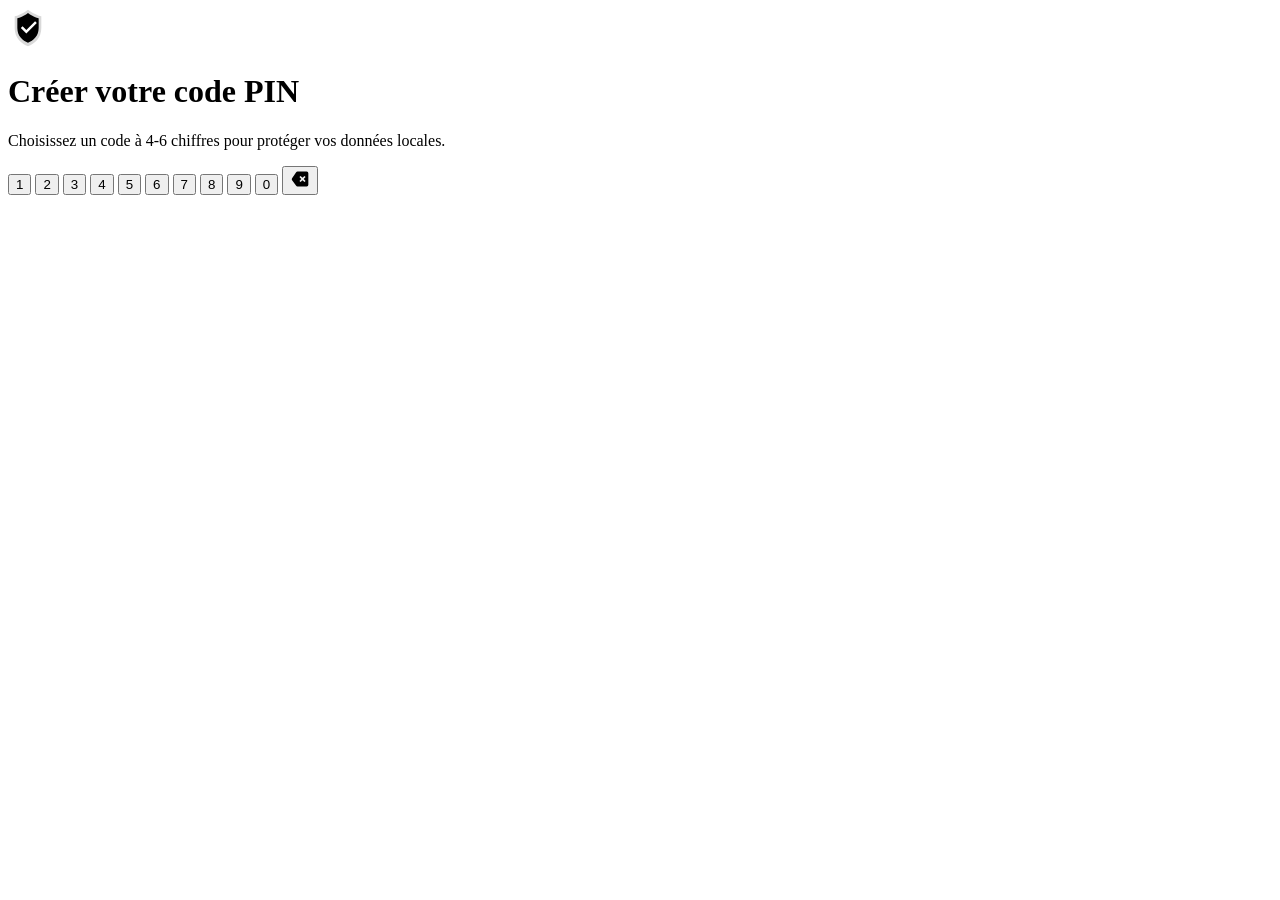
==== index.html @ 5b578c39 "feat: banniere annoncant la nouvelle version (Djignan Financial System) Ce depot (gratuit) continue " ====
<!DOCTYPE html>
<html lang="fr">
<head>
<meta charset="UTF-8">
<!-- CSP en defense-in-depth : aucune faille XSS connue (voir CLAUDE.md), mais si une venait à
     apparaître, ceci bloque le chargement de script distant/injecté. style-src garde
     'unsafe-inline' car le CSS de l'app repose largement sur des attributs style="" —
     refactoriser ça en classes CSS serait un chantier séparé, pas une urgence sécurité (XSS via
     CSS est un vecteur bien plus faible que via JS, déjà couvert par script-src). connect-src
     autorise open.er-api.com pour la récupération optionnelle de taux de change (voir wallets.js),
     et data: car backup.js reconstruit les justificatifs photo (receiptBlob) via fetch(dataUrl)
     à l'import — sans ça, restaurer une sauvegarde contenant au moins un justificatif échoue avec
     "Failed to fetch" (confirmé en le reproduisant : import/export local ET cloud étaient
     concernés, pas seulement Firebase). Domaines gstatic/googleapis/firebase* : sauvegarde cloud
     optionnelle via Google (voir firebase-sync.js) — chargés/appelés uniquement si l'utilisateur
     active cette fonctionnalité, jamais sur le chemin par défaut. frame-src accueille la fenêtre
     de connexion Google. frame-ancestors est volontairement absent : cette directive n'a aucun
     effet via <meta> (elle exige un en-tête HTTP, hors de portée d'un site 100% statique sur
     GitHub Pages). -->
<meta http-equiv="Content-Security-Policy" content="default-src 'self'; script-src 'self' https://www.gstatic.com https://apis.google.com https://www.googleapis.com; style-src 'self' 'unsafe-inline'; img-src 'self' blob: data:; font-src 'self'; connect-src 'self' data: https://open.er-api.com https://firestore.googleapis.com https://identitytoolkit.googleapis.com https://securetoken.googleapis.com https://*.firebaseio.com wss://*.firebaseio.com; frame-src https://*.firebaseapp.com https://accounts.google.com; worker-src 'self' blob:; object-src 'none'; base-uri 'self'; form-action 'self';">
<meta name="viewport" content="width=device-width, initial-scale=1, viewport-fit=cover">
<meta name="description" content="GeoFinance System — gestion complète de vos finances personnelles, 100% locale et hors-ligne.">
<meta name="theme-color" content="#0B1220" media="(prefers-color-scheme: dark)">
<meta name="theme-color" content="#F7F8FA" media="(prefers-color-scheme: light)">
<meta name="apple-mobile-web-app-capable" content="yes">
<meta name="apple-mobile-web-app-status-bar-style" content="black-translucent">
<meta name="apple-mobile-web-app-title" content="GeoFinance">
<title>GeoFinance System</title>
<link rel="manifest" href="manifest.json">
<link rel="icon" href="icons/icon.svg" type="image/svg+xml">
<link rel="apple-touch-icon" href="icons/icon-192.png">
<link rel="stylesheet" href="css/styles.css">
</head>
<body data-theme="auto" data-privacy="visible">

<!-- ============================================================ -->
<!-- LOCK SCREEN : setup PIN (1er lancement) / déverrouillage      -->
<!-- ============================================================ -->
<!-- Choix de la langue : affiché une seule fois, avant même l'écran de création du code PIN, sur
     une toute première installation uniquement (voir showLanguageChoiceScreen(), app.js). Les
     libellés ne sont volontairement pas passés par data-i18n : chaque langue s'auto-désigne dans
     sa propre écriture, aucune traduction n'a de sens ici. -->
<div id="language-screen" class="lock-screen" hidden>
  <div class="lock-card">
    <div class="lock-logo" aria-hidden="true">
      <svg viewBox="0 0 48 48" width="40" height="40"><path fill="currentColor" d="M24 2c8 6 16 8 16 8v14c0 12-8 19-16 22C16 43 8 36 8 24V10s8-2 16-8Z" opacity=".15"/><path fill="currentColor" d="M24 6c6.4 4.8 12.8 6.4 12.8 6.4V24c0 9.6-6.4 15.2-12.8 17.6C17.6 39.2 11.2 33.6 11.2 24V12.4S17.6 10.8 24 6Z"/><path fill="#fff" d="M22 26.5l-4.5-4.5-2.1 2.1L22 30.7l12.6-12.6-2.1-2.1z"/></svg>
    </div>
    <h1 class="lock-title">Choisissez votre langue / Choose your language</h1>
    <div style="display:flex;flex-direction:column;gap:10px;width:100%;max-width:280px;margin-top:18px;">
      <button type="button" class="btn btn-primary btn-block" id="language-choice-fr">Français</button>
      <button type="button" class="btn btn-primary btn-block" id="language-choice-en">English</button>
    </div>
  </div>
</div>

<div id="lock-screen" class="lock-screen" data-mode="setup">
  <div class="lock-card">
    <div class="lock-logo" aria-hidden="true">
      <svg viewBox="0 0 48 48" width="40" height="40"><path fill="currentColor" d="M24 2c8 6 16 8 16 8v14c0 12-8 19-16 22C16 43 8 36 8 24V10s8-2 16-8Z" opacity=".15"/><path fill="currentColor" d="M24 6c6.4 4.8 12.8 6.4 12.8 6.4V24c0 9.6-6.4 15.2-12.8 17.6C17.6 39.2 11.2 33.6 11.2 24V12.4S17.6 10.8 24 6Z"/><path fill="#fff" d="M22 26.5l-4.5-4.5-2.1 2.1L22 30.7l12.6-12.6-2.1-2.1z"/></svg>
    </div>
    <h1 id="lock-title" class="lock-title" data-i18n="Créer votre code PIN">Créer votre code PIN</h1>
    <p id="lock-subtitle" class="lock-subtitle" data-i18n="Choisissez un code à 4-6 chiffres pour protéger vos données locales.">Choisissez un code à 4-6 chiffres pour protéger vos données locales.</p>

    <div id="pin-dots" class="pin-dots" role="status" aria-live="polite">
      <span class="pin-dot" data-i="0"></span>
      <span class="pin-dot" data-i="1"></span>
      <span class="pin-dot" data-i="2"></span>
      <span class="pin-dot" data-i="3"></span>
      <span class="pin-dot" data-i="4"></span>
      <span class="pin-dot" data-i="5"></span>
    </div>

    <p id="lock-error" class="lock-error" aria-live="assertive" hidden></p>

    <div id="pin-keypad" class="pin-keypad">
      <button type="button" class="pin-key" data-key="1">1</button>
      <button type="button" class="pin-key" data-key="2">2</button>
      <button type="button" class="pin-key" data-key="3">3</button>
      <button type="button" class="pin-key" data-key="4">4</button>
      <button type="button" class="pin-key" data-key="5">5</button>
      <button type="button" class="pin-key" data-key="6">6</button>
      <button type="button" class="pin-key" data-key="7">7</button>
      <button type="button" class="pin-key" data-key="8">8</button>
      <button type="button" class="pin-key" data-key="9">9</button>
      <button type="button" id="pin-biometric" class="pin-key pin-key-ghost" aria-label="Déverrouillage biométrique" data-i18n-aria-label="Déverrouillage biométrique" hidden>
        <svg viewBox="0 0 24 24" width="22" height="22"><path fill="currentColor" d="M12 2a7 7 0 0 0-7 7v2c0 3.5 1.5 6.5 4 8.5l1.3-1.5C8.3 16.3 7 13.9 7 11V9a5 5 0 0 1 10 0v2c0 1-.1 2-.4 2.9l1.9.6c.3-1.1.5-2.3.5-3.5V9a7 7 0 0 0-7-7Zm0 4a3 3 0 0 0-3 3v2c0 3 1.3 5.6 3.5 7.4l1.3-1.5C12 15.5 11 13.4 11 11V9a1 1 0 1 1 2 0v2c0 3 1.2 5.7 3.4 7.6l1.3-1.5C16 15.6 15 13.4 15 11V9a3 3 0 0 0-3-3Z"/></svg>
      </button>
      <button type="button" class="pin-key" data-key="0">0</button>
      <button type="button" id="pin-backspace" class="pin-key pin-key-ghost" aria-label="Effacer" data-i18n-aria-label="Effacer">
        <svg viewBox="0 0 24 24" width="20" height="20"><path fill="currentColor" d="M9 3a2 2 0 0 0-1.6.8L2.5 11a2 2 0 0 0 0 2.4l4.9 6.6A2 2 0 0 0 9 21h11a2 2 0 0 0 2-2V5a2 2 0 0 0-2-2H9Zm3.7 5.3L15 10.6l2.3-2.3 1.4 1.4L16.4 12l2.3 2.3-1.4 1.4L15 13.4l-2.3 2.3-1.4-1.4L13.6 12l-2.3-2.3 1.4-1.4Z"/></svg>
      </button>
    </div>
  </div>
</div>

<!-- ============================================================ -->
<!-- APPLICATION SHELL                                             -->
<!-- ============================================================ -->
<div id="app" class="app" hidden>

  <!-- Sidebar (desktop) -->
  <aside class="sidebar">
    <div class="sidebar-brand">
      <svg viewBox="0 0 48 48" width="28" height="28" aria-hidden="true"><path fill="currentColor" d="M24 6c6.4 4.8 12.8 6.4 12.8 6.4V24c0 9.6-6.4 15.2-12.8 17.6C17.6 39.2 11.2 33.6 11.2 24V12.4S17.6 10.8 24 6Z"/><path fill="#fff" d="M22 26.5l-4.5-4.5-2.1 2.1L22 30.7l12.6-12.6-2.1-2.1z"/></svg>
      <span>GeoFinance</span>
    </div>

    <nav class="sidebar-nav" aria-label="Navigation principale">
      <button class="nav-item is-active" data-view-target="dashboard">
        <svg viewBox="0 0 24 24" width="20" height="20"><path fill="currentColor" d="M3 13h8V3H3v10Zm0 8h8v-6H3v6Zm10 0h8V11h-8v10Zm0-18v6h8V3h-8Z"/></svg>
        <span data-i18n="Tableau de bord">Tableau de bord</span>
      </button>
      <button class="nav-item" data-view-target="wallets">
        <svg viewBox="0 0 24 24" width="20" height="20"><path fill="currentColor" d="M20 6H4a2 2 0 0 0-2 2v8a2 2 0 0 0 2 2h16a2 2 0 0 0 2-2V8a2 2 0 0 0-2-2Zm-1 8h-3a2 2 0 1 1 0-4h3v4Z"/></svg>
        <span data-i18n="Portefeuilles">Portefeuilles</span>
      </button>
      <button class="nav-item" data-view-target="transactions">
        <svg viewBox="0 0 24 24" width="20" height="20"><path fill="currentColor" d="M7 7h11l-2.5-2.5 1.4-1.4L21.8 7l-4.9 3.9-1.4-1.4L18 7H7V7Zm10 10H6l2.5 2.5-1.4 1.4L2.2 17l4.9-3.9 1.4 1.4L6 17h11Z"/></svg>
        <span data-i18n="Transactions">Transactions</span>
      </button>
      <button class="nav-item" data-view-target="budgets">
        <svg viewBox="0 0 24 24" width="20" height="20"><path fill="currentColor" d="M3 3h18v4H3V3Zm0 6h12v4H3V9Zm0 6h18v6H3v-6Z"/></svg>
        <span data-i18n="Budgets">Budgets</span>
      </button>
      <button class="nav-item" data-view-target="savings">
        <svg viewBox="0 0 24 24" width="20" height="20"><path fill="currentColor" d="M12 2c-4 3-9 3.5-9 3.5V12c0 6 4 9.5 9 10.5 5-1 9-4.5 9-10.5V5.5S16 5 12 2Z"/></svg>
        <span data-i18n="Épargne">Épargne</span>
      </button>
      <button class="nav-item" data-view-target="investments">
        <svg viewBox="0 0 24 24" width="20" height="20"><path fill="currentColor" d="M3 17l6-6 4 4 8-8 1.4 1.4L14 17.8l-4-4-5 5z"/></svg>
        <span data-i18n="Investissements">Investissements</span>
      </button>
      <button class="nav-item" data-view-target="debts">
        <svg viewBox="0 0 24 24" width="20" height="20"><path fill="currentColor" d="M12 1 3 5v6c0 5.5 3.8 10.7 9 12 5.2-1.3 9-6.5 9-12V5l-9-4Zm0 10.9h6C17.5 16.1 15.2 19 12 20V12H6V6.3l6-2.7v8.3Z"/></svg>
        <span data-i18n="Dettes &amp; créances">Dettes &amp; créances</span>
      </button>
      <button class="nav-item" data-view-target="tools">
        <svg viewBox="0 0 24 24" width="20" height="20"><path fill="currentColor" d="M22.7 19 13.6 9.9c1-2.4.5-5.3-1.5-7.3-2.1-2.1-5.2-2.5-7.7-1.3L9 6 6 9 1.3 4.4C0 6.9.5 10 2.6 12.1c2 2 4.9 2.5 7.3 1.5L19 22.7c.4.4 1 .4 1.4 0l2.3-2.3c.4-.4.4-1.1 0-1.4Z"/></svg>
        <span data-i18n="Outils">Outils</span>
      </button>
      <button class="nav-item" data-view-target="reports">
        <svg viewBox="0 0 24 24" width="20" height="20"><path fill="currentColor" d="M6 2h9l5 5v15H6V2Zm8 1.5V8h4.5L14 3.5ZM8 13h8v2H8v-2Zm0 4h8v2H8v-2Zm0-8h5v2H8V9Z"/></svg>
        <span data-i18n="Rapports">Rapports</span>
      </button>
      <button class="nav-item" data-view-target="shared">
        <svg viewBox="0 0 24 24" width="20" height="20"><path fill="currentColor" d="M16 11a4 4 0 1 0-3.999-4A4 4 0 0 0 16 11Zm-8 0a4 4 0 1 0-4-4 4 4 0 0 0 4 4Zm0 2c-2.7 0-8 1.3-8 4v3h9.5a5.5 5.5 0 0 1-.5-2.3c0-2 1.3-3.7 3.2-4.4A11 11 0 0 0 8 13Zm8 0c-.3 0-.6 0-1 .1A6 6 0 0 1 17 17.7c0 .8-.2 1.6-.5 2.3H24v-3c0-2.7-5.3-4-8-4Z"/></svg>
        <span data-i18n="Partage">Partage</span>
      </button>
      <button class="nav-item" data-view-target="keptAccounts" id="nav-kept-accounts" hidden>
        <svg viewBox="0 0 24 24" width="20" height="20"><path fill="currentColor" d="M12 12a5 5 0 1 0 0-10 5 5 0 0 0 0 10Zm0 2c-4.4 0-8 2.2-8 5v3h9.3a6.5 6.5 0 0 1-.3-2c0-2.8 1.6-5.2 4-6.4A15 15 0 0 0 12 14Zm7 0a4 4 0 1 0 0-8 4 4 0 0 0 0 8Zm0 2c-.4 0-.8 0-1.2.1a6.5 6.5 0 0 1 2.2 4.9c0 .7-.1 1.4-.3 2H24v-2c0-2.8-2.7-5-5-5Z"/></svg>
        <span data-i18n="Comptes gardés">Comptes gardés</span>
      </button>
    </nav>

    <div class="sidebar-footer">
      <button class="nav-item" data-view-target="settings">
        <svg viewBox="0 0 24 24" width="20" height="20"><path fill="currentColor" d="M19.4 13a7.6 7.6 0 0 0 0-2l2.1-1.6-2-3.5-2.5 1a7.7 7.7 0 0 0-1.7-1L15 3h-4l-.3 2.9a7.7 7.7 0 0 0-1.7 1l-2.5-1-2 3.5L6.6 11a7.6 7.6 0 0 0 0 2l-2.1 1.6 2 3.5 2.5-1c.5.4 1.1.8 1.7 1L11 21h4l.3-2.9c.6-.2 1.2-.6 1.7-1l2.5 1 2-3.5-2.1-1.6ZM13 15.5a3.5 3.5 0 1 1 0-7 3.5 3.5 0 0 1 0 7Z"/></svg>
        <span data-i18n="Paramètres">Paramètres</span>
      </button>
      <button id="lock-now-btn" class="nav-item">
        <svg viewBox="0 0 24 24" width="20" height="20"><path fill="currentColor" d="M12 1a5 5 0 0 0-5 5v3H6a2 2 0 0 0-2 2v10a2 2 0 0 0 2 2h12a2 2 0 0 0 2-2V11a2 2 0 0 0-2-2h-1V6a5 5 0 0 0-5-5Zm0 2a3 3 0 0 1 3 3v3H9V6a3 3 0 0 1 3-3Z"/></svg>
        <span data-i18n="Verrouiller">Verrouiller</span>
      </button>
      <div class="sidebar-credit">
        <span>Par Adtcheko 5T/</span>
        <a href="mailto:ronywest01@gmail.com" data-i18n="Contribuer / contact">Contribuer / contact</a>
      </div>
    </div>
  </aside>

  <div class="app-main">
    <!-- Top bar -->
    <header class="topbar">
      <h1 id="page-title" class="page-title" data-i18n="Tableau de bord">Tableau de bord</h1>
      <div class="topbar-actions">
        <button id="search-btn" class="icon-btn" aria-label="Rechercher" title="Rechercher (Ctrl+K)" data-i18n-aria-label="Rechercher" data-i18n-title="Rechercher (Ctrl+K)">
          <svg viewBox="0 0 24 24" width="20" height="20"><path fill="currentColor" d="M10 2a8 8 0 1 0 4.9 14.3l5.4 5.4 1.4-1.4-5.4-5.4A8 8 0 0 0 10 2Zm0 2a6 6 0 1 1 0 12 6 6 0 0 1 0-12Z"/></svg>
        </button>
        <button id="privacy-toggle" class="icon-btn" aria-label="Masquer les montants" aria-pressed="false" title="Masquer/afficher les montants" data-i18n-aria-label="Masquer les montants" data-i18n-title="Masquer/afficher les montants">
          <svg class="icon-eye-open" viewBox="0 0 24 24" width="20" height="20"><path fill="currentColor" d="M12 5c-7 0-11 7-11 7s4 7 11 7 11-7 11-7-4-7-11-7Zm0 11.5A4.5 4.5 0 1 1 12 7.5a4.5 4.5 0 0 1 0 9Zm0-7A2.5 2.5 0 1 0 12 14a2.5 2.5 0 0 0 0-4.5Z"/></svg>
          <svg class="icon-eye-closed" viewBox="0 0 24 24" width="20" height="20" hidden><path fill="currentColor" d="M2.8 2.8 1.4 4.2l3.2 3.2C2.7 9 1.4 10.8 1 12c0 0 4 7 11 7 2 0 3.8-.5 5.3-1.3l3 3 1.4-1.4L2.8 2.8ZM12 16.5c-.6 0-1.2-.1-1.7-.3l-6-6C5.8 8.1 8.5 7.5 12 7.5c1 0 1.9.1 2.7.4l1.7 1.7c.4.6.6 1.3.6 2.1 0 .4-.1.8-.2 1.2l1.5 1.5c.9-.8 1.6-1.7 2.1-2.4 0 0-.9-1.6-2.7-3.1l1.4-1.4C21.3 9.4 23 12 23 12s-4 7-11 7c-1.1 0-2.1-.2-3-.5l1.3-1.3c.5.2 1.1.3 1.7.3 2.5 0 4.5-2 4.5-4.5 0-.5-.1-1-.3-1.4l-2-2c-.7.5-1.2 1.4-1.2 2.4a2.5 2.5 0 0 0 2.5 2.5Z"/></svg>
        </button>
        <button id="theme-toggle" class="icon-btn" aria-label="Changer de thème" title="Mode sombre/clair" data-i18n-aria-label="Changer de thème" data-i18n-title="Mode sombre/clair">
          <svg viewBox="0 0 24 24" width="20" height="20"><path fill="currentColor" d="M12 3a9 9 0 1 0 9 9c0-.5 0-1-.1-1.5A7 7 0 0 1 12 3Z"/></svg>
        </button>
        <button id="quick-add-btn" class="btn btn-primary">
          <svg viewBox="0 0 24 24" width="18" height="18"><path fill="currentColor" d="M11 5h2v6h6v2h-6v6h-2v-6H5v-2h6V5Z"/></svg>
          <span data-i18n="Saisie express">Saisie express</span>
        </button>
      </div>
    </header>

    <div id="migration-banner" hidden class="demo-mode-banner"></div>
    <div id="demo-mode-banner" hidden class="demo-mode-banner"></div>

    <!-- Views -->
    <main id="view-root" class="view-root">

      <!-- DASHBOARD -->
      <section id="view-dashboard" class="view is-active" data-view="dashboard">
        <p id="dashboard-greeting" class="tx-sub" style="margin:-4px 0 14px;"></p>
        <div id="dashboard-alerts" class="alert-stack"></div>

        <div class="hero-grid">
          <div class="hero-card hero-card-budget">
            <div class="hero-card-label" data-i18n="Budget mensuel alloué">Budget mensuel alloué</div>
            <div class="hero-card-value">
              <span id="budget-month-value" class="amount" data-value="0">0&nbsp;€</span>
            </div>
            <div id="budget-month-trend" class="hero-card-trend">—</div>
            <div id="budget-unallocated-badge" class="hero-card-badge" hidden></div>
            <button type="button" class="hero-card-link" data-view-target="budgets" data-i18n="Voir le détail des budgets →">Voir le détail des budgets →</button>
          </div>

          <div class="hero-card hero-card-safe" id="panel-safe-to-spend-dash" hidden>
            <div class="hero-card-label" data-i18n="Reste à vivre">Reste à vivre</div>
            <div class="hero-card-value">
              <span id="dash-safe-to-spend-value" class="amount" data-value="0">0&nbsp;€</span>
            </div>
            <div id="dash-safe-to-spend-trend" class="hero-card-trend">—</div>
          </div>

          <div class="hero-card" id="panel-net-worth-dash" hidden>
            <div class="hero-card-label" data-i18n="Patrimoine net global">Patrimoine net global</div>
            <div class="hero-card-value">
              <span id="dash-net-worth-value" class="amount" data-value="0">0&nbsp;€</span>
            </div>
            <div id="dash-net-worth-trend" class="hero-card-trend">—</div>
          </div>

          <div class="hero-card hero-card-debts" id="panel-debts-balance-dash" hidden>
            <div class="hero-card-label" data-i18n="Créances &amp; dettes">Créances &amp; dettes</div>
            <div style="display:flex;justify-content:space-between;align-items:baseline;margin:10px 0 4px;">
              <span style="font-size:12.5px;opacity:.85;" data-i18n="Créances">Créances</span>
              <span id="dash-receivables-value" class="amount" data-value="0" style="font-size:19px;font-weight:800;">0&nbsp;€</span>
            </div>
            <div style="display:flex;justify-content:space-between;align-items:baseline;">
              <span style="font-size:12.5px;opacity:.85;" data-i18n="Dettes">Dettes</span>
              <span id="dash-debts-value" class="amount" data-value="0" style="font-size:19px;font-weight:800;">0&nbsp;€</span>
            </div>
            <div class="hero-card-trend" style="margin-top:8px;"><span data-i18n="Solde net :">Solde net :</span> <span id="dash-debts-net-value" class="amount" data-value="0">0&nbsp;€</span></div>
          </div>
        </div>

        <div class="summary-grid">
          <div class="summary-card">
            <div class="summary-card-label" data-i18n="Entrées (mois)">Entrées (mois)</div>
            <div class="summary-card-value amount pos" data-value="0">0&nbsp;€</div>
            <div class="summary-card-trend" id="summary-trend-income">—</div>
          </div>
          <div class="summary-card">
            <div class="summary-card-label" data-i18n="Sorties (mois)">Sorties (mois)</div>
            <div class="summary-card-value amount neg" data-value="0">0&nbsp;€</div>
            <div class="summary-card-trend" id="summary-trend-expenses">—</div>
          </div>
          <div class="summary-card">
            <div class="summary-card-label" data-i18n="Épargne nette">Épargne nette</div>
            <div class="summary-card-value amount" data-value="0">0&nbsp;€</div>
            <div class="summary-card-trend" id="summary-trend-netSavings">—</div>
          </div>
          <div class="summary-card">
            <div class="summary-card-label" data-i18n="Cash-flow">Cash-flow</div>
            <div class="summary-card-value amount" data-value="0">0&nbsp;€</div>
            <div class="summary-card-trend" id="summary-trend-cashFlow">—</div>
          </div>
        </div>

        <div class="dashboard-panels-grid" id="dashboard-panels-grid">
          <div class="panel" id="panel-watch-categories">
            <div class="panel-header">
              <h3 data-i18n="Catégories à surveiller">Catégories à surveiller</h3>
              <button class="link-btn" data-view-target="budgets" data-i18n="Voir tout">Voir tout</button>
            </div>
            <div id="dashboard-watch-categories"></div>
          </div>
          <div class="panel" id="panel-upcoming-bills">
            <div class="panel-header">
              <h3 data-i18n="Prochaines échéances">Prochaines échéances</h3>
              <button class="link-btn" data-view-target="budgets" data-i18n="Voir tout">Voir tout</button>
            </div>
            <div id="dashboard-upcoming-bills"></div>
          </div>
        </div>

        <div class="charts-grid" id="dashboard-charts-grid">
          <div class="chart-card">
            <h3 data-i18n="Dépenses par catégorie">Dépenses par catégorie</h3>
            <div class="chart-canvas-wrap"><canvas id="chart-expenses-category"></canvas></div>
          </div>
          <div class="chart-card chart-card-wide">
            <h3 data-i18n="Évolution de la valeur nette">Évolution de la valeur nette</h3>
            <div class="chart-canvas-wrap"><canvas id="chart-net-worth-trend"></canvas></div>
          </div>
          <div class="chart-card chart-card-wide">
            <h3 data-i18n="Budget vs réel">Budget vs réel</h3>
            <div class="chart-canvas-wrap"><canvas id="chart-budget-vs-actual"></canvas></div>
          </div>
          <div class="chart-card chart-card-wide">
            <div style="display:flex;align-items:center;justify-content:space-between;flex-wrap:wrap;gap:8px;margin-bottom:4px;">
              <h3 style="margin:0;" data-i18n="Variation mensuelle des dépenses">Variation mensuelle des dépenses</h3>
              <div style="display:flex;align-items:center;gap:6px;">
                <button type="button" class="icon-btn" id="dash-expenses-trend-prev-year" aria-label="Année précédente" data-i18n-aria-label="Année précédente">‹</button>
                <strong id="dash-expenses-trend-year-label" style="min-width:44px;text-align:center;display:inline-block;">—</strong>
                <button type="button" class="icon-btn" id="dash-expenses-trend-next-year" aria-label="Année suivante" data-i18n-aria-label="Année suivante">›</button>
                <select id="dash-expenses-trend-category"></select>
              </div>
            </div>
            <div class="chart-canvas-wrap"><canvas id="chart-expenses-trend"></canvas></div>
          </div>
          <div class="chart-card chart-card-wide">
            <div style="display:flex;align-items:center;justify-content:space-between;flex-wrap:wrap;gap:8px;margin-bottom:4px;">
              <h3 style="margin:0;" data-i18n="Variation mensuelle des entrées">Variation mensuelle des entrées</h3>
              <div style="display:flex;align-items:center;gap:6px;">
                <button type="button" class="icon-btn" id="dash-income-trend-prev-year" aria-label="Année précédente" data-i18n-aria-label="Année précédente">‹</button>
                <strong id="dash-income-trend-year-label" style="min-width:44px;text-align:center;display:inline-block;">—</strong>
                <button type="button" class="icon-btn" id="dash-income-trend-next-year" aria-label="Année suivante" data-i18n-aria-label="Année suivante">›</button>
                <select id="dash-income-trend-category"></select>
              </div>
            </div>
            <div class="chart-canvas-wrap"><canvas id="chart-income-trend"></canvas></div>
          </div>
        </div>

        <div class="panel" id="panel-recent-transactions">
          <div class="panel-header">
            <h3 data-i18n="Transactions récentes">Transactions récentes</h3>
            <button class="link-btn" data-view-target="transactions" data-i18n="Voir tout">Voir tout</button>
          </div>
          <div id="dashboard-recent-transactions" class="tx-list"></div>
        </div>
      </section>

      <!-- WALLETS -->
      <section id="view-wallets" class="view" data-view="wallets" hidden>
        <div class="hero-grid" style="margin-bottom:18px;">
          <div class="hero-card hero-card-safe" id="hero-safe-to-spend">
            <div class="hero-card-label" data-i18n="Reste à vivre">Reste à vivre</div>
            <div class="hero-card-value">
              <span id="safe-to-spend-value" class="amount" data-value="0">0&nbsp;€</span>
            </div>
            <div id="safe-to-spend-trend" class="hero-card-trend">—</div>
          </div>

          <div class="hero-card">
            <div class="hero-card-label" data-i18n="Patrimoine net global">Patrimoine net global</div>
            <div class="hero-card-value">
              <span id="net-worth-value" class="amount" data-value="0">0&nbsp;€</span>
            </div>
            <div id="net-worth-trend" class="hero-card-trend">—</div>
          </div>
        </div>

        <div class="chart-card" style="margin-bottom:18px;">
          <h3 data-i18n="Composition du patrimoine">Composition du patrimoine</h3>
          <div class="chart-canvas-wrap"><canvas id="chart-net-worth-composition"></canvas></div>
        </div>

        <div class="view-header">
          <h2 data-i18n="Portefeuilles">Portefeuilles</h2>
          <button id="wallet-add-btn" class="btn btn-primary" data-i18n="+ Nouveau portefeuille">+ Nouveau portefeuille</button>
        </div>
        <div id="wallets-grid" class="grid-cards"></div>
      </section>

      <!-- TRANSACTIONS -->
      <section id="view-transactions" class="view" data-view="transactions" hidden>
        <div class="view-header">
          <h2 data-i18n="Transactions">Transactions</h2>
          <div style="display:flex;gap:8px;">
            <button id="transaction-bulk-toggle-btn" class="btn btn-ghost" data-i18n="Sélection multiple">Sélection multiple</button>
            <button id="transaction-reconcile-btn" class="btn btn-ghost" data-i18n="Rapprochement">Rapprochement</button>
            <button id="transaction-add-btn" class="btn btn-primary" data-i18n="+ Nouvelle transaction">+ Nouvelle transaction</button>
          </div>
        </div>
        <div id="transactions-filters" class="filters-bar"></div>
        <div id="transactions-bulk-bar" hidden></div>
        <div id="transactions-list" class="tx-list"></div>
      </section>

      <!-- BUDGETS -->
      <section id="view-budgets" class="view" data-view="budgets" hidden>
        <div class="view-header">
          <h2 data-i18n="Budgets">Budgets</h2>
          <button id="budget-add-btn" class="btn btn-primary" data-i18n="+ Catégorie de budget">+ Catégorie de budget</button>
        </div>
        <div id="budgets-content"></div>
      </section>

      <!-- SAVINGS -->
      <section id="view-savings" class="view" data-view="savings" hidden>
        <div class="view-header">
          <h2 data-i18n="Épargne">Épargne</h2>
          <button id="savings-add-btn" class="btn btn-primary" data-i18n="+ Objectif d'épargne">+ Objectif d'épargne</button>
        </div>
        <div id="savings-content" class="grid-cards"></div>
      </section>

      <!-- INVESTMENTS -->
      <section id="view-investments" class="view" data-view="investments" hidden>
        <div class="view-header">
          <h2 data-i18n="Investissements">Investissements</h2>
          <button id="investment-add-btn" class="btn btn-primary" data-i18n="+ Investissement">+ Investissement</button>
        </div>
        <div id="investments-content"></div>
      </section>

      <!-- DEBTS -->
      <section id="view-debts" class="view" data-view="debts" hidden>
        <div class="view-header">
          <h2 data-i18n="Dettes &amp; créances">Dettes &amp; créances</h2>
          <button id="debt-add-btn" class="btn btn-primary" data-i18n="+ Dette / créance">+ Dette / créance</button>
        </div>
        <div id="debts-content"></div>
      </section>

      <!-- TOOLS -->
      <section id="view-tools" class="view" data-view="tools" hidden>
        <div class="view-header">
          <h2 data-i18n="Outils stratégiques">Outils stratégiques</h2>
        </div>
        <div id="tools-content" class="grid-cards"></div>
      </section>

      <!-- REPORTS -->
      <section id="view-reports" class="view" data-view="reports" hidden>
        <div class="view-header">
          <h2 data-i18n="Rapports">Rapports</h2>
        </div>
        <div id="reports-content"></div>
      </section>

      <!-- SHARED EXPENSES -->
      <section id="view-shared" class="view" data-view="shared" hidden>
        <div class="view-header">
          <h2 data-i18n="Partage de dépenses">Partage de dépenses</h2>
        </div>
        <div id="shared-content"></div>
      </section>

      <!-- KEPT ACCOUNTS -->
      <section id="view-keptAccounts" class="view" data-view="keptAccounts" hidden>
        <div class="view-header">
          <h2 data-i18n="Comptes gardés">Comptes gardés</h2>
          <button id="kept-account-add-btn" class="btn btn-primary" data-i18n="+ Nouveau compte">+ Nouveau compte</button>
        </div>
        <div id="kept-accounts-content"></div>
      </section>

      <!-- SETTINGS -->
      <section id="view-settings" class="view" data-view="settings" hidden>
        <div class="view-header">
          <h2 data-i18n="Paramètres">Paramètres</h2>
        </div>
        <div id="settings-content"></div>
      </section>

    </main>

    <!-- Bottom nav (mobile) -->
    <nav class="bottom-nav" aria-label="Navigation mobile">
      <button class="bottom-nav-item is-active" data-view-target="dashboard">
        <svg viewBox="0 0 24 24" width="22" height="22"><path fill="currentColor" d="M3 13h8V3H3v10Zm0 8h8v-6H3v6Zm10 0h8V11h-8v10Zm0-18v6h8V3h-8Z"/></svg>
        <span data-i18n="Accueil">Accueil</span>
      </button>
      <button class="bottom-nav-item" data-view-target="transactions">
        <svg viewBox="0 0 24 24" width="22" height="22"><path fill="currentColor" d="M7 7h11l-2.5-2.5 1.4-1.4L21.8 7l-4.9 3.9-1.4-1.4L18 7H7V7Zm10 10H6l2.5 2.5-1.4 1.4L2.2 17l4.9-3.9 1.4 1.4L6 17h11Z"/></svg>
        <span data-i18n="Transactions">Transactions</span>
      </button>
      <button id="bottom-nav-add" class="bottom-nav-fab" aria-label="Saisie express" data-i18n-aria-label="Saisie express">
        <svg viewBox="0 0 24 24" width="26" height="26"><path fill="currentColor" d="M11 5h2v6h6v2h-6v6h-2v-6H5v-2h6V5Z"/></svg>
      </button>
      <button class="bottom-nav-item" data-view-target="budgets">
        <svg viewBox="0 0 24 24" width="22" height="22"><path fill="currentColor" d="M3 3h18v4H3V3Zm0 6h12v4H3V9Zm0 6h18v6H3v-6Z"/></svg>
        <span data-i18n="Budgets">Budgets</span>
      </button>
      <button id="bottom-nav-more" class="bottom-nav-item">
        <svg viewBox="0 0 24 24" width="22" height="22"><path fill="currentColor" d="M5 10a2 2 0 1 0 0 4 2 2 0 0 0 0-4Zm7 0a2 2 0 1 0 0 4 2 2 0 0 0 0-4Zm7 0a2 2 0 1 0 0 4 2 2 0 0 0 0-4Z"/></svg>
        <span data-i18n="Plus">Plus</span>
      </button>
    </nav>
  </div>
</div>

<!-- ============================================================ -->
<!-- MODAL / TOAST ROOTS (peuplés dynamiquement par les modules)   -->
<!-- ============================================================ -->
<div id="modal-root" aria-live="polite"></div>
<div id="toast-container" class="toast-container" aria-live="polite"></div>

<!-- ============================================================ -->
<!-- TEMPLATES réutilisés par js/modules/*.js                      -->
<!-- ============================================================ -->
<template id="tpl-modal-quick-add">
  <div class="modal-backdrop" data-modal="quick-add">
    <div class="modal-card" role="dialog" aria-modal="true" aria-labelledby="qa-title">
      <div class="modal-header">
        <h3 id="qa-title" data-i18n="Saisie express">Saisie express</h3>
        <button class="icon-btn modal-close" aria-label="Fermer" data-i18n-aria-label="Fermer">
          <svg viewBox="0 0 24 24" width="18" height="18"><path fill="currentColor" d="M6.4 5 5 6.4 10.6 12 5 17.6 6.4 19 12 13.4 17.6 19 19 17.6 13.4 12 19 6.4 17.6 5 12 10.6Z"/></svg>
        </button>
      </div>
      <form id="quick-add-form" class="modal-body">
        <div class="segmented" data-field="type">
          <button type="button" class="segmented-btn is-active" data-value="expense" data-i18n="Dépense">Dépense</button>
          <button type="button" class="segmented-btn" data-value="income" data-i18n="Recette">Recette</button>
          <button type="button" class="segmented-btn" data-value="transfer" data-i18n="Transfert">Transfert</button>
        </div>
        <div class="form-row" data-field="amountRow">
          <label data-i18n="Montant">Montant</label>
          <input type="number" step="0.01" min="0" name="amount" required inputmode="decimal" placeholder="0.00">
        </div>
        <div class="form-row">
          <label data-i18n="Portefeuille">Portefeuille</label>
          <select name="walletId" required></select>
        </div>
        <div class="form-row" data-field="targetWalletRow" hidden>
          <label data-i18n="Vers le portefeuille">Vers le portefeuille</label>
          <select name="targetWalletId"></select>
        </div>
        <div class="form-row" data-field="categoryRow">
          <label data-i18n="Catégorie">Catégorie</label>
          <select name="categoryId" required></select>
        </div>
        <div class="form-row" data-field="splitToggleRow">
          <button type="button" id="qa-split-toggle" class="link-btn" style="font-size:13px;" data-i18n="Diviser en plusieurs catégories">Diviser en plusieurs catégories</button>
        </div>
        <div data-field="splitRows" hidden>
          <div id="qa-split-list"></div>
          <button type="button" id="qa-split-add" class="btn btn-ghost" style="margin:4px 0 10px;" data-i18n="+ Ajouter une catégorie">+ Ajouter une catégorie</button>
          <div id="qa-split-total" style="font-size:12.5px;color:var(--text-muted);margin-bottom:12px;" data-i18n="Total : 0.00">Total : 0.00</div>
        </div>
        <div class="form-row">
          <label data-i18n="Date">Date</label>
          <input type="date" name="date" required>
        </div>
        <div class="form-row">
          <label data-i18n="Note (optionnel)">Note (optionnel)</label>
          <input type="text" name="note" maxlength="140" placeholder="Ex: Courses supermarché" data-i18n-placeholder="Ex: Courses supermarché">
        </div>
        <div class="form-row">
          <label data-i18n="Étiquettes (optionnel, séparées par des virgules)">Étiquettes (optionnel, séparées par des virgules)</label>
          <input type="text" name="tags" maxlength="140" placeholder="Ex: pro, remboursable" data-i18n-placeholder="Ex: pro, remboursable">
        </div>
        <div class="form-row">
          <label data-i18n="Justificatif photo (optionnel)">Justificatif photo (optionnel)</label>
          <button type="button" id="qa-receipt-trigger" class="btn btn-ghost" data-i18n="Choisir un fichier">Choisir un fichier</button>
          <input type="file" id="qa-receipt-input" name="receipt" accept="image/*" capture="environment"
            style="position:absolute;width:1px;height:1px;padding:0;margin:-1px;overflow:hidden;clip:rect(0,0,0,0);white-space:nowrap;border:0;">
          <div id="qa-receipt-preview" style="margin-top:8px;" hidden>
            <img id="qa-receipt-preview-img" alt="Aperçu du justificatif" data-i18n-alt="Aperçu du justificatif" style="max-width:120px;max-height:120px;border-radius:8px;border:1px solid var(--border);display:block;">
            <div style="display:flex;gap:14px;align-items:center;margin-top:6px;">
              <button type="button" id="qa-receipt-scan" class="link-btn" style="font-size:12.5px;" data-i18n="Scanner le montant">Scanner le montant</button>
              <button type="button" id="qa-receipt-remove" class="link-btn" style="font-size:12.5px;" data-i18n="Retirer le justificatif">Retirer le justificatif</button>
            </div>
          </div>
        </div>
        <button type="submit" class="btn btn-primary btn-block" data-i18n="Enregistrer">Enregistrer</button>
      </form>
    </div>
  </div>
</template>

<template id="tpl-modal-backup-reminder">
  <div class="modal-backdrop" data-modal="backup-reminder">
    <div class="modal-card" role="dialog" aria-modal="true" aria-labelledby="backup-title">
      <div class="modal-header">
        <h3 id="backup-title" data-i18n="Sauvegarde hebdomadaire">Sauvegarde hebdomadaire</h3>
        <button class="icon-btn modal-close" aria-label="Fermer" data-i18n-aria-label="Fermer">
          <svg viewBox="0 0 24 24" width="18" height="18"><path fill="currentColor" d="M6.4 5 5 6.4 10.6 12 5 17.6 6.4 19 12 13.4 17.6 19 19 17.6 13.4 12 19 6.4 17.6 5 12 10.6Z"/></svg>
        </button>
      </div>
      <div class="modal-body">
        <p data-i18n="Cela fait une semaine depuis votre dernière sauvegarde. Voulez-vous exporter une copie chiffrée de vos données maintenant ?">Cela fait une semaine depuis votre dernière sauvegarde. Voulez-vous exporter une copie chiffrée de vos données maintenant ?</p>
        <div class="modal-actions">
          <button id="backup-later-btn" class="btn btn-ghost" data-i18n="Plus tard">Plus tard</button>
          <button id="backup-export-btn" class="btn btn-primary" data-i18n="Exporter maintenant">Exporter maintenant</button>
        </div>
      </div>
    </div>
  </div>
</template>

<!-- ============================================================ -->
<!-- SCRIPTS                                                       -->
<!-- ============================================================ -->
<script src="js/sw-register.js" defer></script>
<script src="vendor/chart.min.js" defer></script>
<script src="vendor/jspdf.umd.min.js" defer></script>
<script type="module" src="js/app.js"></script>
</body>
</html>
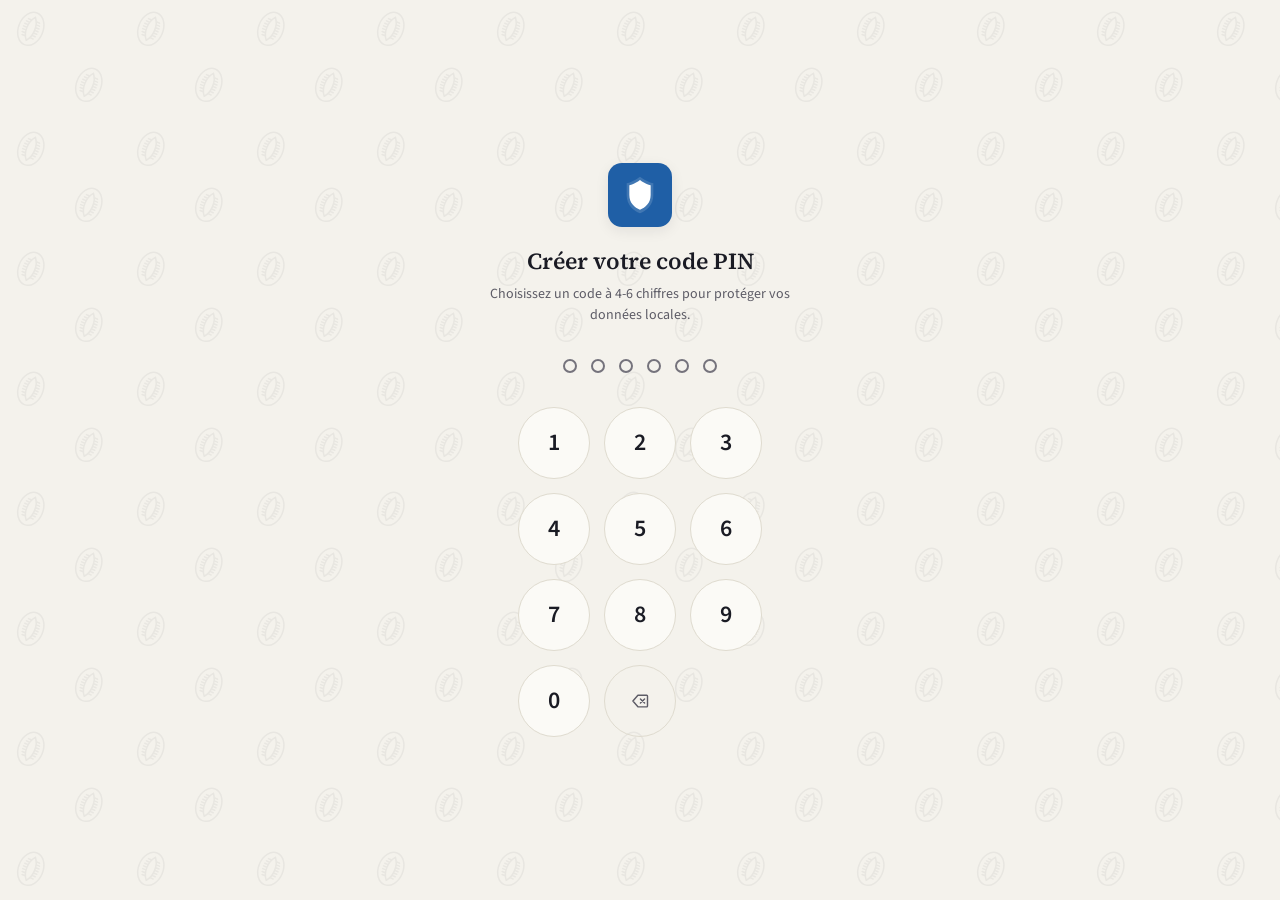
==== commit 1cf6c4b8: "Refonte visuelle : palette, graphiques, tableau de bord, Rapports, icônes, polices (porté depuis Dji" ====
--- a/index.html
+++ b/index.html
@@ -13,15 +13,19 @@
      "Failed to fetch" (confirmé en le reproduisant : import/export local ET cloud étaient
      concernés, pas seulement Firebase). Domaines gstatic/googleapis/firebase* : sauvegarde cloud
      optionnelle via Google (voir firebase-sync.js) — chargés/appelés uniquement si l'utilisateur
-     active cette fonctionnalité, jamais sur le chemin par défaut. frame-src accueille la fenêtre
-     de connexion Google. frame-ancestors est volontairement absent : cette directive n'a aucun
-     effet via <meta> (elle exige un en-tête HTTP, hors de portée d'un site 100% statique sur
-     GitHub Pages). -->
-<meta http-equiv="Content-Security-Policy" content="default-src 'self'; script-src 'self' https://www.gstatic.com https://apis.google.com https://www.googleapis.com; style-src 'self' 'unsafe-inline'; img-src 'self' blob: data:; font-src 'self'; connect-src 'self' data: https://open.er-api.com https://firestore.googleapis.com https://identitytoolkit.googleapis.com https://securetoken.googleapis.com https://*.firebaseio.com wss://*.firebaseio.com; frame-src https://*.firebaseapp.com https://accounts.google.com; worker-src 'self' blob:; object-src 'none'; base-uri 'self'; form-action 'self';">
+     active cette fonctionnalité, jamais sur le chemin par défaut. accounts.google.com dans
+     script-src/connect-src : Google Identity Services (accounts.google.com/gsi/client), remplace
+     depuis le 16 août le mécanisme signInWithPopup/signInWithRedirect de Firebase — celui-ci
+     dépendait d'un pont de stockage tiers entre ce site et l'authDomain Firebase qui échoue sur les
+     navigateurs mobiles à stockage cloisonné (auth/missing-initial-state, voir CLAUDE.md) ; Google
+     Identity Services contourne ce pont entièrement. frame-ancestors est volontairement absent :
+     cette directive n'a aucun effet via <meta> (elle exige un en-tête HTTP, hors de portée d'un
+     site 100% statique sur GitHub Pages). -->
+<meta http-equiv="Content-Security-Policy" content="default-src 'self'; script-src 'self' https://www.gstatic.com https://apis.google.com https://www.googleapis.com https://accounts.google.com; style-src 'self' 'unsafe-inline'; img-src 'self' blob: data:; font-src 'self'; connect-src 'self' data: https://open.er-api.com https://firestore.googleapis.com https://identitytoolkit.googleapis.com https://securetoken.googleapis.com https://*.firebaseio.com wss://*.firebaseio.com https://accounts.google.com; frame-src https://accounts.google.com; worker-src 'self' blob:; object-src 'none'; base-uri 'self'; form-action 'self';">
 <meta name="viewport" content="width=device-width, initial-scale=1, viewport-fit=cover">
 <meta name="description" content="GeoFinance System — gestion complète de vos finances personnelles, 100% locale et hors-ligne.">
-<meta name="theme-color" content="#0B1220" media="(prefers-color-scheme: dark)">
-<meta name="theme-color" content="#F7F8FA" media="(prefers-color-scheme: light)">
+<meta name="theme-color" content="#0D0E1C" media="(prefers-color-scheme: dark)">
+<meta name="theme-color" content="#F4F2EC" media="(prefers-color-scheme: light)">
 <meta name="apple-mobile-web-app-capable" content="yes">
 <meta name="apple-mobile-web-app-status-bar-style" content="black-translucent">
 <meta name="apple-mobile-web-app-title" content="GeoFinance">
@@ -29,6 +33,8 @@
 <link rel="manifest" href="manifest.json">
 <link rel="icon" href="icons/icon.svg" type="image/svg+xml">
 <link rel="apple-touch-icon" href="icons/icon-192.png">
+<link rel="preload" href="vendor/fonts/source-sans-3-latin-wght-normal.woff2" as="font" type="font/woff2" crossorigin>
+<link rel="preload" href="vendor/fonts/source-serif-4-latin-wght-normal.woff2" as="font" type="font/woff2" crossorigin>
 <link rel="stylesheet" href="css/styles.css">
 </head>
 <body data-theme="auto" data-privacy="visible">
@@ -83,11 +89,11 @@
       <button type="button" class="pin-key" data-key="8">8</button>
       <button type="button" class="pin-key" data-key="9">9</button>
       <button type="button" id="pin-biometric" class="pin-key pin-key-ghost" aria-label="Déverrouillage biométrique" data-i18n-aria-label="Déverrouillage biométrique" hidden>
-        <svg viewBox="0 0 24 24" width="22" height="22"><path fill="currentColor" d="M12 2a7 7 0 0 0-7 7v2c0 3.5 1.5 6.5 4 8.5l1.3-1.5C8.3 16.3 7 13.9 7 11V9a5 5 0 0 1 10 0v2c0 1-.1 2-.4 2.9l1.9.6c.3-1.1.5-2.3.5-3.5V9a7 7 0 0 0-7-7Zm0 4a3 3 0 0 0-3 3v2c0 3 1.3 5.6 3.5 7.4l1.3-1.5C12 15.5 11 13.4 11 11V9a1 1 0 1 1 2 0v2c0 3 1.2 5.7 3.4 7.6l1.3-1.5C16 15.6 15 13.4 15 11V9a3 3 0 0 0-3-3Z"/></svg>
+        <svg viewBox="0 0 24 24" width="22" height="22" fill="none" stroke="currentColor" stroke-width="1.7" stroke-linecap="round" stroke-linejoin="round"><path d="M6 10a6 6 0 0 1 12 0v1"/><path d="M12 7.5A2.5 2.5 0 0 0 9.5 10c0 3-.5 5.5-1.8 8M12 10v1.5c0 3-.6 5.6-2 8"/><path d="M14.5 10v1c0 2.6-.4 5-1.4 7.2M17.5 12.5c0 2.2-.3 4.2-1 6M6.5 13c0 1.6-.2 3-.6 4.2"/></svg>
       </button>
       <button type="button" class="pin-key" data-key="0">0</button>
       <button type="button" id="pin-backspace" class="pin-key pin-key-ghost" aria-label="Effacer" data-i18n-aria-label="Effacer">
-        <svg viewBox="0 0 24 24" width="20" height="20"><path fill="currentColor" d="M9 3a2 2 0 0 0-1.6.8L2.5 11a2 2 0 0 0 0 2.4l4.9 6.6A2 2 0 0 0 9 21h11a2 2 0 0 0 2-2V5a2 2 0 0 0-2-2H9Zm3.7 5.3L15 10.6l2.3-2.3 1.4 1.4L16.4 12l2.3 2.3-1.4 1.4L15 13.4l-2.3 2.3-1.4-1.4L13.6 12l-2.3-2.3 1.4-1.4Z"/></svg>
+        <svg viewBox="0 0 24 24" width="20" height="20" fill="none" stroke="currentColor" stroke-width="1.7" stroke-linecap="round" stroke-linejoin="round"><path d="M20 5H9.5L3.5 12l6 7H20a1 1 0 0 0 1-1V6a1 1 0 0 0-1-1Z"/><path d="m12.5 9.5 5 5m0-5-5 5"/></svg>
       </button>
     </div>
   </div>
@@ -107,62 +113,62 @@
 
     <nav class="sidebar-nav" aria-label="Navigation principale">
       <button class="nav-item is-active" data-view-target="dashboard">
-        <svg viewBox="0 0 24 24" width="20" height="20"><path fill="currentColor" d="M3 13h8V3H3v10Zm0 8h8v-6H3v6Zm10 0h8V11h-8v10Zm0-18v6h8V3h-8Z"/></svg>
+        <svg viewBox="0 0 24 24" width="20" height="20" fill="none" stroke="currentColor" stroke-width="1.7" stroke-linecap="round" stroke-linejoin="round"><rect x="3.5" y="3.5" width="7" height="9" rx="1.5"/><rect x="13.5" y="3.5" width="7" height="5" rx="1.5"/><rect x="13.5" y="11.5" width="7" height="9" rx="1.5"/><rect x="3.5" y="15.5" width="7" height="5" rx="1.5"/></svg>
         <span data-i18n="Tableau de bord">Tableau de bord</span>
       </button>
       <button class="nav-item" data-view-target="wallets">
-        <svg viewBox="0 0 24 24" width="20" height="20"><path fill="currentColor" d="M20 6H4a2 2 0 0 0-2 2v8a2 2 0 0 0 2 2h16a2 2 0 0 0 2-2V8a2 2 0 0 0-2-2Zm-1 8h-3a2 2 0 1 1 0-4h3v4Z"/></svg>
+        <svg viewBox="0 0 24 24" width="20" height="20" fill="none" stroke="currentColor" stroke-width="1.7" stroke-linecap="round" stroke-linejoin="round"><rect x="3.5" y="7" width="17" height="12.5" rx="2.5"/><path d="M6.5 7V6a2 2 0 0 1 2-2H17"/><path d="M20.5 12h-4a2 2 0 0 0 0 4h4"/><circle cx="16.8" cy="14" r=".7" fill="currentColor"/></svg>
         <span data-i18n="Portefeuilles">Portefeuilles</span>
       </button>
       <button class="nav-item" data-view-target="transactions">
-        <svg viewBox="0 0 24 24" width="20" height="20"><path fill="currentColor" d="M7 7h11l-2.5-2.5 1.4-1.4L21.8 7l-4.9 3.9-1.4-1.4L18 7H7V7Zm10 10H6l2.5 2.5-1.4 1.4L2.2 17l4.9-3.9 1.4 1.4L6 17h11Z"/></svg>
+        <svg viewBox="0 0 24 24" width="20" height="20" fill="none" stroke="currentColor" stroke-width="1.7" stroke-linecap="round" stroke-linejoin="round"><path d="M4 8h14M14 4l4 4-4 4"/><path d="M20 16H6M10 12l-4 4 4 4"/></svg>
         <span data-i18n="Transactions">Transactions</span>
       </button>
       <button class="nav-item" data-view-target="budgets">
-        <svg viewBox="0 0 24 24" width="20" height="20"><path fill="currentColor" d="M3 3h18v4H3V3Zm0 6h12v4H3V9Zm0 6h18v6H3v-6Z"/></svg>
+        <svg viewBox="0 0 24 24" width="20" height="20" fill="none" stroke="currentColor" stroke-width="1.7" stroke-linecap="round" stroke-linejoin="round"><circle cx="12" cy="12" r="8.5"/><path d="M12 3.5V12h8.5"/></svg>
         <span data-i18n="Budgets">Budgets</span>
       </button>
       <button class="nav-item" data-view-target="savings">
-        <svg viewBox="0 0 24 24" width="20" height="20"><path fill="currentColor" d="M12 2c-4 3-9 3.5-9 3.5V12c0 6 4 9.5 9 10.5 5-1 9-4.5 9-10.5V5.5S16 5 12 2Z"/></svg>
+        <svg viewBox="0 0 24 24" width="20" height="20" fill="none" stroke="currentColor" stroke-width="1.7" stroke-linecap="round" stroke-linejoin="round"><path d="M8 3.5h8M7 6.5h10"/><path d="M7.5 6.5C5.5 8 5 10 5 12.5 5 17 7.5 20.5 12 20.5s7-3.5 7-8c0-2.5-.5-4.5-2.5-6"/><circle cx="12" cy="13.5" r="2.6"/></svg>
         <span data-i18n="Épargne">Épargne</span>
       </button>
       <button class="nav-item" data-view-target="investments">
-        <svg viewBox="0 0 24 24" width="20" height="20"><path fill="currentColor" d="M3 17l6-6 4 4 8-8 1.4 1.4L14 17.8l-4-4-5 5z"/></svg>
+        <svg viewBox="0 0 24 24" width="20" height="20" fill="none" stroke="currentColor" stroke-width="1.7" stroke-linecap="round" stroke-linejoin="round"><path d="M3.5 19.5h17"/><path d="M5 15l4.5-4.5 3.5 3.5L19 8"/><path d="M15 8h4v4"/></svg>
         <span data-i18n="Investissements">Investissements</span>
       </button>
       <button class="nav-item" data-view-target="debts">
-        <svg viewBox="0 0 24 24" width="20" height="20"><path fill="currentColor" d="M12 1 3 5v6c0 5.5 3.8 10.7 9 12 5.2-1.3 9-6.5 9-12V5l-9-4Zm0 10.9h6C17.5 16.1 15.2 19 12 20V12H6V6.3l6-2.7v8.3Z"/></svg>
+        <svg viewBox="0 0 24 24" width="20" height="20" fill="none" stroke="currentColor" stroke-width="1.7" stroke-linecap="round" stroke-linejoin="round"><path d="M6 3.5h12.5v14H6.5A1.5 1.5 0 0 0 5 19V5a1.5 1.5 0 0 1 1-1.5Z"/><path d="M5 19a1.5 1.5 0 0 0 1.5 1.5h12v-3"/><path d="M9 8h6.5M9 11.5h6.5"/></svg>
         <span data-i18n="Dettes &amp; créances">Dettes &amp; créances</span>
       </button>
       <button class="nav-item" data-view-target="tools">
-        <svg viewBox="0 0 24 24" width="20" height="20"><path fill="currentColor" d="M22.7 19 13.6 9.9c1-2.4.5-5.3-1.5-7.3-2.1-2.1-5.2-2.5-7.7-1.3L9 6 6 9 1.3 4.4C0 6.9.5 10 2.6 12.1c2 2 4.9 2.5 7.3 1.5L19 22.7c.4.4 1 .4 1.4 0l2.3-2.3c.4-.4.4-1.1 0-1.4Z"/></svg>
+        <svg viewBox="0 0 24 24" width="20" height="20" fill="none" stroke="currentColor" stroke-width="1.7" stroke-linecap="round" stroke-linejoin="round"><path d="M14.5 6.5a4 4 0 0 0-5.2 5.2L4 17l3 3 5.3-5.3a4 4 0 0 0 5.2-5.2l-2.6 2.6-2.4-.6-.6-2.4 2.6-2.6Z"/></svg>
         <span data-i18n="Outils">Outils</span>
       </button>
       <button class="nav-item" data-view-target="reports">
-        <svg viewBox="0 0 24 24" width="20" height="20"><path fill="currentColor" d="M6 2h9l5 5v15H6V2Zm8 1.5V8h4.5L14 3.5ZM8 13h8v2H8v-2Zm0 4h8v2H8v-2Zm0-8h5v2H8V9Z"/></svg>
+        <svg viewBox="0 0 24 24" width="20" height="20" fill="none" stroke="currentColor" stroke-width="1.7" stroke-linecap="round" stroke-linejoin="round"><path d="M6 3.5h8l4 4V20a.5.5 0 0 1-.5.5h-11A.5.5 0 0 1 6 20V3.5Z"/><path d="M14 3.5V8h4"/><path d="M9 17v-3M12 17v-5M15 17v-2"/></svg>
         <span data-i18n="Rapports">Rapports</span>
       </button>
       <button class="nav-item" data-view-target="shared">
-        <svg viewBox="0 0 24 24" width="20" height="20"><path fill="currentColor" d="M16 11a4 4 0 1 0-3.999-4A4 4 0 0 0 16 11Zm-8 0a4 4 0 1 0-4-4 4 4 0 0 0 4 4Zm0 2c-2.7 0-8 1.3-8 4v3h9.5a5.5 5.5 0 0 1-.5-2.3c0-2 1.3-3.7 3.2-4.4A11 11 0 0 0 8 13Zm8 0c-.3 0-.6 0-1 .1A6 6 0 0 1 17 17.7c0 .8-.2 1.6-.5 2.3H24v-3c0-2.7-5.3-4-8-4Z"/></svg>
+        <svg viewBox="0 0 24 24" width="20" height="20" fill="none" stroke="currentColor" stroke-width="1.7" stroke-linecap="round" stroke-linejoin="round"><circle cx="9" cy="8.5" r="3"/><path d="M3.5 19c.5-3 2.7-5 5.5-5s5 2 5.5 5"/><circle cx="17" cy="9.5" r="2.4"/><path d="M16 14.2c2.5-.3 4.3 1.3 4.8 4.3"/></svg>
         <span data-i18n="Partage">Partage</span>
       </button>
       <button class="nav-item" data-view-target="keptAccounts" id="nav-kept-accounts" hidden>
-        <svg viewBox="0 0 24 24" width="20" height="20"><path fill="currentColor" d="M12 12a5 5 0 1 0 0-10 5 5 0 0 0 0 10Zm0 2c-4.4 0-8 2.2-8 5v3h9.3a6.5 6.5 0 0 1-.3-2c0-2.8 1.6-5.2 4-6.4A15 15 0 0 0 12 14Zm7 0a4 4 0 1 0 0-8 4 4 0 0 0 0 8Zm0 2c-.4 0-.8 0-1.2.1a6.5 6.5 0 0 1 2.2 4.9c0 .7-.1 1.4-.3 2H24v-2c0-2.8-2.7-5-5-5Z"/></svg>
+        <svg viewBox="0 0 24 24" width="20" height="20" fill="none" stroke="currentColor" stroke-width="1.7" stroke-linecap="round" stroke-linejoin="round"><circle cx="8" cy="12" r="3.5"/><path d="M11.5 12H21M18 12v3M15 12v2"/></svg>
         <span data-i18n="Comptes gardés">Comptes gardés</span>
       </button>
     </nav>
 
     <div class="sidebar-footer">
       <button class="nav-item" data-view-target="settings">
-        <svg viewBox="0 0 24 24" width="20" height="20"><path fill="currentColor" d="M19.4 13a7.6 7.6 0 0 0 0-2l2.1-1.6-2-3.5-2.5 1a7.7 7.7 0 0 0-1.7-1L15 3h-4l-.3 2.9a7.7 7.7 0 0 0-1.7 1l-2.5-1-2 3.5L6.6 11a7.6 7.6 0 0 0 0 2l-2.1 1.6 2 3.5 2.5-1c.5.4 1.1.8 1.7 1L11 21h4l.3-2.9c.6-.2 1.2-.6 1.7-1l2.5 1 2-3.5-2.1-1.6ZM13 15.5a3.5 3.5 0 1 1 0-7 3.5 3.5 0 0 1 0 7Z"/></svg>
+        <svg viewBox="0 0 24 24" width="20" height="20" fill="none" stroke="currentColor" stroke-width="1.7" stroke-linecap="round" stroke-linejoin="round"><path d="M4 7h9M17 7h3M4 17h3M11 17h9"/><circle cx="15" cy="7" r="2"/><circle cx="9" cy="17" r="2"/></svg>
         <span data-i18n="Paramètres">Paramètres</span>
       </button>
       <button id="lock-now-btn" class="nav-item">
-        <svg viewBox="0 0 24 24" width="20" height="20"><path fill="currentColor" d="M12 1a5 5 0 0 0-5 5v3H6a2 2 0 0 0-2 2v10a2 2 0 0 0 2 2h12a2 2 0 0 0 2-2V11a2 2 0 0 0-2-2h-1V6a5 5 0 0 0-5-5Zm0 2a3 3 0 0 1 3 3v3H9V6a3 3 0 0 1 3-3Z"/></svg>
+        <svg viewBox="0 0 24 24" width="20" height="20" fill="none" stroke="currentColor" stroke-width="1.7" stroke-linecap="round" stroke-linejoin="round"><rect x="5" y="10.5" width="14" height="9.5" rx="2"/><path d="M8 10.5V8a4 4 0 0 1 8 0v2.5"/></svg>
         <span data-i18n="Verrouiller">Verrouiller</span>
       </button>
       <div class="sidebar-credit">
-        <span>Par Adtcheko 5T/</span>
+        <span>Par Bibiê Adtcheko</span>
         <a href="mailto:ronywest01@gmail.com" data-i18n="Contribuer / contact">Contribuer / contact</a>
       </div>
     </div>
@@ -174,17 +180,17 @@
       <h1 id="page-title" class="page-title" data-i18n="Tableau de bord">Tableau de bord</h1>
       <div class="topbar-actions">
         <button id="search-btn" class="icon-btn" aria-label="Rechercher" title="Rechercher (Ctrl+K)" data-i18n-aria-label="Rechercher" data-i18n-title="Rechercher (Ctrl+K)">
-          <svg viewBox="0 0 24 24" width="20" height="20"><path fill="currentColor" d="M10 2a8 8 0 1 0 4.9 14.3l5.4 5.4 1.4-1.4-5.4-5.4A8 8 0 0 0 10 2Zm0 2a6 6 0 1 1 0 12 6 6 0 0 1 0-12Z"/></svg>
+          <svg viewBox="0 0 24 24" width="20" height="20" fill="none" stroke="currentColor" stroke-width="1.7" stroke-linecap="round" stroke-linejoin="round"><circle cx="11" cy="11" r="6.5"/><path d="m16 16 4.5 4.5"/></svg>
         </button>
         <button id="privacy-toggle" class="icon-btn" aria-label="Masquer les montants" aria-pressed="false" title="Masquer/afficher les montants" data-i18n-aria-label="Masquer les montants" data-i18n-title="Masquer/afficher les montants">
-          <svg class="icon-eye-open" viewBox="0 0 24 24" width="20" height="20"><path fill="currentColor" d="M12 5c-7 0-11 7-11 7s4 7 11 7 11-7 11-7-4-7-11-7Zm0 11.5A4.5 4.5 0 1 1 12 7.5a4.5 4.5 0 0 1 0 9Zm0-7A2.5 2.5 0 1 0 12 14a2.5 2.5 0 0 0 0-4.5Z"/></svg>
-          <svg class="icon-eye-closed" viewBox="0 0 24 24" width="20" height="20" hidden><path fill="currentColor" d="M2.8 2.8 1.4 4.2l3.2 3.2C2.7 9 1.4 10.8 1 12c0 0 4 7 11 7 2 0 3.8-.5 5.3-1.3l3 3 1.4-1.4L2.8 2.8ZM12 16.5c-.6 0-1.2-.1-1.7-.3l-6-6C5.8 8.1 8.5 7.5 12 7.5c1 0 1.9.1 2.7.4l1.7 1.7c.4.6.6 1.3.6 2.1 0 .4-.1.8-.2 1.2l1.5 1.5c.9-.8 1.6-1.7 2.1-2.4 0 0-.9-1.6-2.7-3.1l1.4-1.4C21.3 9.4 23 12 23 12s-4 7-11 7c-1.1 0-2.1-.2-3-.5l1.3-1.3c.5.2 1.1.3 1.7.3 2.5 0 4.5-2 4.5-4.5 0-.5-.1-1-.3-1.4l-2-2c-.7.5-1.2 1.4-1.2 2.4a2.5 2.5 0 0 0 2.5 2.5Z"/></svg>
+          <svg class="icon-eye-open" viewBox="0 0 24 24" width="20" height="20" fill="none" stroke="currentColor" stroke-width="1.7" stroke-linecap="round" stroke-linejoin="round"><path d="M2.5 12S6 5.5 12 5.5 21.5 12 21.5 12 18 18.5 12 18.5 2.5 12 2.5 12Z"/><circle cx="12" cy="12" r="2.8"/></svg>
+          <svg class="icon-eye-closed" viewBox="0 0 24 24" width="20" height="20" hidden fill="none" stroke="currentColor" stroke-width="1.7" stroke-linecap="round" stroke-linejoin="round"><path d="M3.5 3.5l17 17"/><path d="M10.2 5.7c.6-.1 1.2-.2 1.8-.2 6 0 9.5 6.5 9.5 6.5a16 16 0 0 1-3 3.6M6.6 7.5C4 9.3 2.5 12 2.5 12S6 18.5 12 18.5c1.5 0 2.8-.3 4-.9"/><path d="M9.9 9.9a2.8 2.8 0 0 0 4 4"/></svg>
         </button>
         <button id="theme-toggle" class="icon-btn" aria-label="Changer de thème" title="Mode sombre/clair" data-i18n-aria-label="Changer de thème" data-i18n-title="Mode sombre/clair">
-          <svg viewBox="0 0 24 24" width="20" height="20"><path fill="currentColor" d="M12 3a9 9 0 1 0 9 9c0-.5 0-1-.1-1.5A7 7 0 0 1 12 3Z"/></svg>
+          <svg viewBox="0 0 24 24" width="20" height="20" fill="none" stroke="currentColor" stroke-width="1.7" stroke-linecap="round" stroke-linejoin="round"><path d="M20 14.5A8 8 0 0 1 9.5 4a8 8 0 1 0 10.5 10.5Z"/></svg>
         </button>
         <button id="quick-add-btn" class="btn btn-primary">
-          <svg viewBox="0 0 24 24" width="18" height="18"><path fill="currentColor" d="M11 5h2v6h6v2h-6v6h-2v-6H5v-2h6V5Z"/></svg>
+          <svg viewBox="0 0 24 24" width="18" height="18" fill="none" stroke="currentColor" stroke-width="1.7" stroke-linecap="round" stroke-linejoin="round"><path d="M12 5v14M5 12h14"/></svg>
           <span data-i18n="Saisie express">Saisie express</span>
         </button>
       </div>
@@ -201,67 +207,76 @@
         <p id="dashboard-greeting" class="tx-sub" style="margin:-4px 0 14px;"></p>
         <div id="dashboard-alerts" class="alert-stack"></div>
 
-        <div class="hero-grid">
-          <div class="hero-card hero-card-budget">
-            <div class="hero-card-label" data-i18n="Budget mensuel alloué">Budget mensuel alloué</div>
-            <div class="hero-card-value">
-              <span id="budget-month-value" class="amount" data-value="0">0&nbsp;€</span>
-            </div>
-            <div id="budget-month-trend" class="hero-card-trend">—</div>
-            <div id="budget-unallocated-badge" class="hero-card-badge" hidden></div>
-            <button type="button" class="hero-card-link" data-view-target="budgets" data-i18n="Voir le détail des budgets →">Voir le détail des budgets →</button>
-          </div>
-
-          <div class="hero-card hero-card-safe" id="panel-safe-to-spend-dash" hidden>
-            <div class="hero-card-label" data-i18n="Reste à vivre">Reste à vivre</div>
-            <div class="hero-card-value">
-              <span id="dash-safe-to-spend-value" class="amount" data-value="0">0&nbsp;€</span>
-            </div>
-            <div id="dash-safe-to-spend-trend" class="hero-card-trend">—</div>
-          </div>
-
-          <div class="hero-card" id="panel-net-worth-dash" hidden>
-            <div class="hero-card-label" data-i18n="Patrimoine net global">Patrimoine net global</div>
-            <div class="hero-card-value">
-              <span id="dash-net-worth-value" class="amount" data-value="0">0&nbsp;€</span>
-            </div>
-            <div id="dash-net-worth-trend" class="hero-card-trend">—</div>
-          </div>
-
-          <div class="hero-card hero-card-debts" id="panel-debts-balance-dash" hidden>
-            <div class="hero-card-label" data-i18n="Créances &amp; dettes">Créances &amp; dettes</div>
-            <div style="display:flex;justify-content:space-between;align-items:baseline;margin:10px 0 4px;">
-              <span style="font-size:12.5px;opacity:.85;" data-i18n="Créances">Créances</span>
-              <span id="dash-receivables-value" class="amount" data-value="0" style="font-size:19px;font-weight:800;">0&nbsp;€</span>
-            </div>
-            <div style="display:flex;justify-content:space-between;align-items:baseline;">
-              <span style="font-size:12.5px;opacity:.85;" data-i18n="Dettes">Dettes</span>
-              <span id="dash-debts-value" class="amount" data-value="0" style="font-size:19px;font-weight:800;">0&nbsp;€</span>
-            </div>
-            <div class="hero-card-trend" style="margin-top:8px;"><span data-i18n="Solde net :">Solde net :</span> <span id="dash-debts-net-value" class="amount" data-value="0">0&nbsp;€</span></div>
-          </div>
-        </div>
-
-        <div class="summary-grid">
-          <div class="summary-card">
-            <div class="summary-card-label" data-i18n="Entrées (mois)">Entrées (mois)</div>
-            <div class="summary-card-value amount pos" data-value="0">0&nbsp;€</div>
-            <div class="summary-card-trend" id="summary-trend-income">—</div>
-          </div>
-          <div class="summary-card">
-            <div class="summary-card-label" data-i18n="Sorties (mois)">Sorties (mois)</div>
-            <div class="summary-card-value amount neg" data-value="0">0&nbsp;€</div>
-            <div class="summary-card-trend" id="summary-trend-expenses">—</div>
-          </div>
-          <div class="summary-card">
-            <div class="summary-card-label" data-i18n="Épargne nette">Épargne nette</div>
-            <div class="summary-card-value amount" data-value="0">0&nbsp;€</div>
-            <div class="summary-card-trend" id="summary-trend-netSavings">—</div>
-          </div>
-          <div class="summary-card">
-            <div class="summary-card-label" data-i18n="Cash-flow">Cash-flow</div>
-            <div class="summary-card-value amount" data-value="0">0&nbsp;€</div>
-            <div class="summary-card-trend" id="summary-trend-cashFlow">—</div>
+        <div class="dash-top">
+          <div class="dash-col">
+            <div class="hero-card hero-card-safe" id="panel-safe-to-spend-dash" hidden>
+              <div class="hero-card-label" data-i18n="Reste à vivre">Reste à vivre</div>
+              <div class="hero-card-value">
+                <span id="dash-safe-to-spend-value" class="amount" data-value="0">0&nbsp;€</span>
+              </div>
+              <div id="dash-safe-to-spend-daily" class="hero-card-daily" hidden></div>
+              <div id="dash-safe-to-spend-trend" class="hero-card-trend">—</div>
+            </div>
+
+            <div class="panel ledger" id="panel-position-dash">
+              <div class="panel-header"><h3 data-i18n="Où j'en suis">Où j'en suis</h3></div>
+              <div id="panel-net-worth-dash" class="dash-advanced" hidden>
+                <div class="ledger-row">
+                  <span class="ledger-label" data-i18n="Patrimoine net global">Patrimoine net global</span><span class="ledger-dots"></span>
+                  <span id="dash-net-worth-value" class="ledger-value amount" data-value="0">0&nbsp;€</span>
+                </div>
+                <div id="dash-net-worth-trend" class="ledger-sub">—</div>
+              </div>
+              <div id="panel-debts-balance-dash" hidden>
+                <div class="ledger-row">
+                  <span class="ledger-label" data-i18n="Créances">Créances</span><span class="ledger-dots"></span>
+                  <span id="dash-receivables-value" class="ledger-value amount" data-value="0">0&nbsp;€</span>
+                </div>
+                <div class="ledger-row">
+                  <span class="ledger-label" data-i18n="Dettes">Dettes</span><span class="ledger-dots"></span>
+                  <span id="dash-debts-value" class="ledger-value amount" data-value="0">0&nbsp;€</span>
+                </div>
+                <div class="ledger-row ledger-total">
+                  <span class="ledger-label" data-i18n="Solde net :">Solde net :</span><span class="ledger-dots"></span>
+                  <span id="dash-debts-net-value" class="ledger-value amount" data-value="0">0&nbsp;€</span>
+                </div>
+              </div>
+            </div>
+          </div>
+
+          <div class="panel ledger" id="panel-month-dash">
+            <div class="panel-header"><h3 data-i18n="Ce mois-ci">Ce mois-ci</h3></div>
+            <div class="ledger-row">
+              <span class="ledger-label" data-i18n="Entrées (mois)">Entrées (mois)</span><span class="ledger-dots"></span>
+              <span id="dash-income-value" class="ledger-value amount pos" data-value="0">0&nbsp;€</span>
+            </div>
+            <div class="ledger-sub" id="summary-trend-income">—</div>
+            <div class="ledger-row">
+              <span class="ledger-label" data-i18n="Sorties (mois)">Sorties (mois)</span><span class="ledger-dots"></span>
+              <span id="dash-expenses-value" class="ledger-value amount neg" data-value="0">0&nbsp;€</span>
+            </div>
+            <div class="ledger-sub" id="summary-trend-expenses">—</div>
+            <div class="dash-advanced">
+              <div class="ledger-row">
+                <span class="ledger-label" data-i18n="Épargne nette">Épargne nette</span><span class="ledger-dots"></span>
+                <span id="dash-netsavings-value" class="ledger-value amount" data-value="0">0&nbsp;€</span>
+              </div>
+              <div class="ledger-sub" id="summary-trend-netSavings">—</div>
+              <div class="ledger-row">
+                <span class="ledger-label" data-i18n="Cash-flow">Cash-flow</span><span class="ledger-dots"></span>
+                <span id="dash-cashflow-value" class="ledger-value amount" data-value="0">0&nbsp;€</span>
+              </div>
+              <div class="ledger-sub" id="summary-trend-cashFlow">—</div>
+            </div>
+            <div class="dash-advanced ledger-block" id="dash-budget-block">
+              <div class="ledger-row">
+                <span class="ledger-label" data-i18n="Budget mensuel alloué">Budget mensuel alloué</span><span class="ledger-dots"></span>
+                <span id="budget-month-value" class="ledger-value amount" data-value="0">0&nbsp;€</span>
+              </div>
+              <div id="budget-month-trend" class="ledger-sub">—</div>
+              <div id="budget-unallocated-badge" class="hero-card-badge" hidden></div>
+              <button type="button" class="link-btn" data-view-target="budgets" data-i18n="Voir les budgets">Voir les budgets</button>
+            </div>
           </div>
         </div>
 
@@ -287,39 +302,16 @@
             <h3 data-i18n="Dépenses par catégorie">Dépenses par catégorie</h3>
             <div class="chart-canvas-wrap"><canvas id="chart-expenses-category"></canvas></div>
           </div>
-          <div class="chart-card chart-card-wide">
+          <div class="chart-card">
+            <h3 data-i18n="Budget vs réel">Budget vs réel</h3>
+            <div class="chart-canvas-wrap"><canvas id="chart-budget-vs-actual"></canvas></div>
+          </div>
+          <div class="chart-card chart-card-full">
             <h3 data-i18n="Évolution de la valeur nette">Évolution de la valeur nette</h3>
             <div class="chart-canvas-wrap"><canvas id="chart-net-worth-trend"></canvas></div>
           </div>
-          <div class="chart-card chart-card-wide">
-            <h3 data-i18n="Budget vs réel">Budget vs réel</h3>
-            <div class="chart-canvas-wrap"><canvas id="chart-budget-vs-actual"></canvas></div>
-          </div>
-          <div class="chart-card chart-card-wide">
-            <div style="display:flex;align-items:center;justify-content:space-between;flex-wrap:wrap;gap:8px;margin-bottom:4px;">
-              <h3 style="margin:0;" data-i18n="Variation mensuelle des dépenses">Variation mensuelle des dépenses</h3>
-              <div style="display:flex;align-items:center;gap:6px;">
-                <button type="button" class="icon-btn" id="dash-expenses-trend-prev-year" aria-label="Année précédente" data-i18n-aria-label="Année précédente">‹</button>
-                <strong id="dash-expenses-trend-year-label" style="min-width:44px;text-align:center;display:inline-block;">—</strong>
-                <button type="button" class="icon-btn" id="dash-expenses-trend-next-year" aria-label="Année suivante" data-i18n-aria-label="Année suivante">›</button>
-                <select id="dash-expenses-trend-category"></select>
-              </div>
-            </div>
-            <div class="chart-canvas-wrap"><canvas id="chart-expenses-trend"></canvas></div>
-          </div>
-          <div class="chart-card chart-card-wide">
-            <div style="display:flex;align-items:center;justify-content:space-between;flex-wrap:wrap;gap:8px;margin-bottom:4px;">
-              <h3 style="margin:0;" data-i18n="Variation mensuelle des entrées">Variation mensuelle des entrées</h3>
-              <div style="display:flex;align-items:center;gap:6px;">
-                <button type="button" class="icon-btn" id="dash-income-trend-prev-year" aria-label="Année précédente" data-i18n-aria-label="Année précédente">‹</button>
-                <strong id="dash-income-trend-year-label" style="min-width:44px;text-align:center;display:inline-block;">—</strong>
-                <button type="button" class="icon-btn" id="dash-income-trend-next-year" aria-label="Année suivante" data-i18n-aria-label="Année suivante">›</button>
-                <select id="dash-income-trend-category"></select>
-              </div>
-            </div>
-            <div class="chart-canvas-wrap"><canvas id="chart-income-trend"></canvas></div>
-          </div>
-        </div>
+        </div>
+
 
         <div class="panel" id="panel-recent-transactions">
           <div class="panel-header">
@@ -356,7 +348,6 @@
         </div>
 
         <div class="view-header">
-          <h2 data-i18n="Portefeuilles">Portefeuilles</h2>
           <button id="wallet-add-btn" class="btn btn-primary" data-i18n="+ Nouveau portefeuille">+ Nouveau portefeuille</button>
         </div>
         <div id="wallets-grid" class="grid-cards"></div>
@@ -365,8 +356,7 @@
       <!-- TRANSACTIONS -->
       <section id="view-transactions" class="view" data-view="transactions" hidden>
         <div class="view-header">
-          <h2 data-i18n="Transactions">Transactions</h2>
-          <div style="display:flex;gap:8px;">
+          <div style="display:flex;gap:8px;flex-wrap:wrap;">
             <button id="transaction-bulk-toggle-btn" class="btn btn-ghost" data-i18n="Sélection multiple">Sélection multiple</button>
             <button id="transaction-reconcile-btn" class="btn btn-ghost" data-i18n="Rapprochement">Rapprochement</button>
             <button id="transaction-add-btn" class="btn btn-primary" data-i18n="+ Nouvelle transaction">+ Nouvelle transaction</button>
@@ -380,7 +370,6 @@
       <!-- BUDGETS -->
       <section id="view-budgets" class="view" data-view="budgets" hidden>
         <div class="view-header">
-          <h2 data-i18n="Budgets">Budgets</h2>
           <button id="budget-add-btn" class="btn btn-primary" data-i18n="+ Catégorie de budget">+ Catégorie de budget</button>
         </div>
         <div id="budgets-content"></div>
@@ -389,7 +378,6 @@
       <!-- SAVINGS -->
       <section id="view-savings" class="view" data-view="savings" hidden>
         <div class="view-header">
-          <h2 data-i18n="Épargne">Épargne</h2>
           <button id="savings-add-btn" class="btn btn-primary" data-i18n="+ Objectif d'épargne">+ Objectif d'épargne</button>
         </div>
         <div id="savings-content" class="grid-cards"></div>
@@ -398,7 +386,6 @@
       <!-- INVESTMENTS -->
       <section id="view-investments" class="view" data-view="investments" hidden>
         <div class="view-header">
-          <h2 data-i18n="Investissements">Investissements</h2>
           <button id="investment-add-btn" class="btn btn-primary" data-i18n="+ Investissement">+ Investissement</button>
         </div>
         <div id="investments-content"></div>
@@ -407,7 +394,6 @@
       <!-- DEBTS -->
       <section id="view-debts" class="view" data-view="debts" hidden>
         <div class="view-header">
-          <h2 data-i18n="Dettes &amp; créances">Dettes &amp; créances</h2>
           <button id="debt-add-btn" class="btn btn-primary" data-i18n="+ Dette / créance">+ Dette / créance</button>
         </div>
         <div id="debts-content"></div>
@@ -415,32 +401,22 @@
 
       <!-- TOOLS -->
       <section id="view-tools" class="view" data-view="tools" hidden>
-        <div class="view-header">
-          <h2 data-i18n="Outils stratégiques">Outils stratégiques</h2>
-        </div>
         <div id="tools-content" class="grid-cards"></div>
       </section>
 
       <!-- REPORTS -->
       <section id="view-reports" class="view" data-view="reports" hidden>
-        <div class="view-header">
-          <h2 data-i18n="Rapports">Rapports</h2>
-        </div>
         <div id="reports-content"></div>
       </section>
 
       <!-- SHARED EXPENSES -->
       <section id="view-shared" class="view" data-view="shared" hidden>
-        <div class="view-header">
-          <h2 data-i18n="Partage de dépenses">Partage de dépenses</h2>
-        </div>
         <div id="shared-content"></div>
       </section>
 
       <!-- KEPT ACCOUNTS -->
       <section id="view-keptAccounts" class="view" data-view="keptAccounts" hidden>
         <div class="view-header">
-          <h2 data-i18n="Comptes gardés">Comptes gardés</h2>
           <button id="kept-account-add-btn" class="btn btn-primary" data-i18n="+ Nouveau compte">+ Nouveau compte</button>
         </div>
         <div id="kept-accounts-content"></div>
@@ -448,9 +424,6 @@
 
       <!-- SETTINGS -->
       <section id="view-settings" class="view" data-view="settings" hidden>
-        <div class="view-header">
-          <h2 data-i18n="Paramètres">Paramètres</h2>
-        </div>
         <div id="settings-content"></div>
       </section>
 
@@ -459,22 +432,22 @@
     <!-- Bottom nav (mobile) -->
     <nav class="bottom-nav" aria-label="Navigation mobile">
       <button class="bottom-nav-item is-active" data-view-target="dashboard">
-        <svg viewBox="0 0 24 24" width="22" height="22"><path fill="currentColor" d="M3 13h8V3H3v10Zm0 8h8v-6H3v6Zm10 0h8V11h-8v10Zm0-18v6h8V3h-8Z"/></svg>
+        <svg viewBox="0 0 24 24" width="22" height="22" fill="none" stroke="currentColor" stroke-width="1.7" stroke-linecap="round" stroke-linejoin="round"><rect x="3.5" y="3.5" width="7" height="9" rx="1.5"/><rect x="13.5" y="3.5" width="7" height="5" rx="1.5"/><rect x="13.5" y="11.5" width="7" height="9" rx="1.5"/><rect x="3.5" y="15.5" width="7" height="5" rx="1.5"/></svg>
         <span data-i18n="Accueil">Accueil</span>
       </button>
       <button class="bottom-nav-item" data-view-target="transactions">
-        <svg viewBox="0 0 24 24" width="22" height="22"><path fill="currentColor" d="M7 7h11l-2.5-2.5 1.4-1.4L21.8 7l-4.9 3.9-1.4-1.4L18 7H7V7Zm10 10H6l2.5 2.5-1.4 1.4L2.2 17l4.9-3.9 1.4 1.4L6 17h11Z"/></svg>
+        <svg viewBox="0 0 24 24" width="22" height="22" fill="none" stroke="currentColor" stroke-width="1.7" stroke-linecap="round" stroke-linejoin="round"><path d="M4 8h14M14 4l4 4-4 4"/><path d="M20 16H6M10 12l-4 4 4 4"/></svg>
         <span data-i18n="Transactions">Transactions</span>
       </button>
       <button id="bottom-nav-add" class="bottom-nav-fab" aria-label="Saisie express" data-i18n-aria-label="Saisie express">
-        <svg viewBox="0 0 24 24" width="26" height="26"><path fill="currentColor" d="M11 5h2v6h6v2h-6v6h-2v-6H5v-2h6V5Z"/></svg>
+        <svg viewBox="0 0 24 24" width="26" height="26" fill="none" stroke="currentColor" stroke-width="1.7" stroke-linecap="round" stroke-linejoin="round"><path d="M12 5v14M5 12h14"/></svg>
       </button>
       <button class="bottom-nav-item" data-view-target="budgets">
-        <svg viewBox="0 0 24 24" width="22" height="22"><path fill="currentColor" d="M3 3h18v4H3V3Zm0 6h12v4H3V9Zm0 6h18v6H3v-6Z"/></svg>
+        <svg viewBox="0 0 24 24" width="22" height="22" fill="none" stroke="currentColor" stroke-width="1.7" stroke-linecap="round" stroke-linejoin="round"><circle cx="12" cy="12" r="8.5"/><path d="M12 3.5V12h8.5"/></svg>
         <span data-i18n="Budgets">Budgets</span>
       </button>
       <button id="bottom-nav-more" class="bottom-nav-item">
-        <svg viewBox="0 0 24 24" width="22" height="22"><path fill="currentColor" d="M5 10a2 2 0 1 0 0 4 2 2 0 0 0 0-4Zm7 0a2 2 0 1 0 0 4 2 2 0 0 0 0-4Zm7 0a2 2 0 1 0 0 4 2 2 0 0 0 0-4Z"/></svg>
+        <svg viewBox="0 0 24 24" width="22" height="22" fill="none" stroke="currentColor" stroke-width="1.7" stroke-linecap="round" stroke-linejoin="round"><circle cx="5.5" cy="12" r="1.3" fill="currentColor"/><circle cx="12" cy="12" r="1.3" fill="currentColor"/><circle cx="18.5" cy="12" r="1.3" fill="currentColor"/></svg>
         <span data-i18n="Plus">Plus</span>
       </button>
     </nav>
@@ -496,7 +469,7 @@
       <div class="modal-header">
         <h3 id="qa-title" data-i18n="Saisie express">Saisie express</h3>
         <button class="icon-btn modal-close" aria-label="Fermer" data-i18n-aria-label="Fermer">
-          <svg viewBox="0 0 24 24" width="18" height="18"><path fill="currentColor" d="M6.4 5 5 6.4 10.6 12 5 17.6 6.4 19 12 13.4 17.6 19 19 17.6 13.4 12 19 6.4 17.6 5 12 10.6Z"/></svg>
+          <svg viewBox="0 0 24 24" width="18" height="18" fill="none" stroke="currentColor" stroke-width="1.7" stroke-linecap="round" stroke-linejoin="round"><path d="M6 6l12 12M18 6 6 18"/></svg>
         </button>
       </div>
       <form id="quick-add-form" class="modal-body">
@@ -566,7 +539,7 @@
       <div class="modal-header">
         <h3 id="backup-title" data-i18n="Sauvegarde hebdomadaire">Sauvegarde hebdomadaire</h3>
         <button class="icon-btn modal-close" aria-label="Fermer" data-i18n-aria-label="Fermer">
-          <svg viewBox="0 0 24 24" width="18" height="18"><path fill="currentColor" d="M6.4 5 5 6.4 10.6 12 5 17.6 6.4 19 12 13.4 17.6 19 19 17.6 13.4 12 19 6.4 17.6 5 12 10.6Z"/></svg>
+          <svg viewBox="0 0 24 24" width="18" height="18" fill="none" stroke="currentColor" stroke-width="1.7" stroke-linecap="round" stroke-linejoin="round"><path d="M6 6l12 12M18 6 6 18"/></svg>
         </button>
       </div>
       <div class="modal-body">
--- a/css/styles.css
+++ b/css/styles.css
@@ -0,0 +1,837 @@
+/* ==========================================================================
+   GeoFinance System — Design System
+   Aucune dépendance externe (pas de Tailwind CDN) : variables CSS custom
+   tirées du logo (voir bloc « Design tokens »).
+   ========================================================================== */
+
+/* ---------- Polices embarquées (vendor/fonts, licence OFL — aucun appel réseau) ----------
+   Source Sans 3 pour l'interface, Source Serif 4 pour les titres et les gros montants : un peu de
+   caractère « cahier » à la place de la police du système. Variables (graisses 200 à 900), sous-ensemble
+   latin (accents français, œ, €, guillemets) ; les rares symboles hors sous-ensemble (→, ⚠…) retombent sur la police du système. */
+@font-face {
+  font-family: "Source Sans 3"; font-style: normal; font-weight: 200 900; font-display: swap;
+  src: url("../vendor/fonts/source-sans-3-latin-wght-normal.woff2") format("woff2");
+  unicode-range: U+0000-00FF, U+0131, U+0152-0153, U+02BB-02BC, U+02C6, U+02DA, U+02DC, U+0304, U+0308, U+0329, U+2000-206F, U+20AC, U+2122, U+2191, U+2193, U+2212, U+2215, U+FEFF, U+FFFD;
+}
+@font-face {
+  font-family: "Source Serif 4"; font-style: normal; font-weight: 200 900; font-display: swap;
+  src: url("../vendor/fonts/source-serif-4-latin-wght-normal.woff2") format("woff2");
+  unicode-range: U+0000-00FF, U+0131, U+0152-0153, U+02BB-02BC, U+02C6, U+02DA, U+02DC, U+0304, U+0308, U+0329, U+2000-206F, U+20AC, U+2122, U+2191, U+2193, U+2212, U+2215, U+FEFF, U+FFFD;
+}
+
+/* ---------- Reset minimal ---------- */
+*, *::before, *::after { box-sizing: border-box; }
+html, body { height: 100%; }
+body {
+  margin: 0;
+  font-family: var(--font-sans);
+  -webkit-font-smoothing: antialiased;
+  color: var(--text);
+  background: var(--bg);
+  overflow-x: hidden;
+}
+ul, ol { list-style: none; margin: 0; padding: 0; }
+button { font: inherit; color: inherit; background: none; border: none; cursor: pointer; touch-action: manipulation; }
+input, select, textarea { font: inherit; color: inherit; }
+/* Les navigateurs stylent nativement select/text inputs en clair par défaut, indépendamment du
+   thème de la page (contrairement aux boutons, déjà neutralisés ligne au-dessus) — tout select ou
+   champ texte en dehors de .form-row (qui a sa propre règle plus spécifique, redondante avec
+   celle-ci mais gardée pour la surcharge de padding) restait donc blanc en thème sombre. Exclut
+   checkbox/radio/range/color/file/image : ce sont des contrôles à rendu natif propre (case à
+   cocher, etc.) que leur fond de div/label environnant suffit à distinguer du thème — leur
+   appliquer fond+bordure les déformerait sans bénéfice visuel. */
+select, textarea,
+input:not([type="checkbox"]):not([type="radio"]):not([type="range"]):not([type="color"]):not([type="file"]):not([type="image"]) {
+  background: var(--surface-alt); border: 1px solid var(--border); border-radius: var(--radius-sm);
+  padding: 8px 10px;
+}
+select:focus, textarea:focus,
+input:not([type="checkbox"]):not([type="radio"]):not([type="range"]):not([type="color"]):not([type="file"]):not([type="image"]):focus {
+  outline: 2px solid var(--accent); outline-offset: 1px;
+}
+h1, h2, h3, h4, p { margin: 0; }
+a { color: inherit; }
+svg { display: block; flex-shrink: 0; }
+/* Le HTML "hidden" doit toujours gagner, même face à des règles display:flex/block
+   plus spécifiques (boutons, svg, form-row...) qui, sinon, le neutralisent. */
+[hidden] { display: none !important; }
+
+/* ---------- Design tokens ---------- */
+/* Palette tirée du logo (cauri bleu → vert → or sur fond marine) : bleu cauri pour l'accent, or pour
+   le seul relief décoratif, fond crème au lieu du gris-bleu générique. Aucun dégradé : les aplats
+   suffisent, la couleur ne sert qu'à signaler un état (positif / négatif / alerte). */
+:root {
+  --accent: #1f5fa6;
+  --accent-hover: #184e8a;
+  --accent-soft: #e3ebf5;
+  --on-accent: #ffffff;
+  --gold: #c9a24a;
+  --pos: #1b7f4d;
+  --pos-soft: #e3f1e8;
+  --neg: #b3382c;
+  --neg-soft: #f8e6e2;
+  --warn: #b7791f;
+  --warn-soft: #f6ecd3;
+  --warn-text: #7a5210;
+
+  --bg: #f4f2ec;
+  --surface: #fbfaf6;
+  --surface-alt: #efece3;
+  --border: #dfdbcf;
+  --text: #1a1b24;
+  --text-muted: #5d5c66;
+  --text-faint: #75737c;
+  --hero-bg: #131a33;
+
+  --radius-sm: 6px;
+  --radius-md: 10px;
+  --radius-lg: 14px;
+  --shadow-sm: none;
+  --shadow-md: 0 4px 14px rgba(26, 27, 36, .08);
+  --shadow-lg: 0 12px 32px rgba(26, 27, 36, .16);
+
+  --font-sans: "Source Sans 3", -apple-system, BlinkMacSystemFont, "Segoe UI", Roboto, Helvetica, Arial, sans-serif, "Apple Color Emoji", "Segoe UI Emoji";
+  --font-serif: "Source Serif 4", Georgia, "Times New Roman", serif;
+
+  --sidebar-w: 248px;
+  --bottom-nav-h: 64px;
+  --topbar-h: 64px;
+}
+
+[data-theme="dark"] {
+  --bg: #0d0e1c;
+  --surface: #14162a;
+  --surface-alt: #1b1d35;
+  --border: #2a2d4a;
+  --text: #ecebf3;
+  --text-muted: #a7a9c4;
+  --text-faint: #868aa8;
+  --accent: #7fb0ea;
+  --accent-hover: #9bc3f2;
+  --accent-soft: #1a2a42;
+  --on-accent: #0d1220;
+  --pos: #4cc38a;
+  --pos-soft: #123525;
+  --neg: #f08071;
+  --neg-soft: #3b1b19;
+  --warn: #e0b04f;
+  --warn-soft: #36290e;
+  --warn-text: #e8bf6a;
+  --hero-bg: #1c3558;
+  --shadow-md: 0 4px 14px rgba(0, 0, 0, .35);
+  --shadow-lg: 0 12px 32px rgba(0, 0, 0, .5);
+}
+
+@media (prefers-color-scheme: dark) {
+  body[data-theme="auto"] {
+    --bg: #0d0e1c;
+    --surface: #14162a;
+    --surface-alt: #1b1d35;
+    --border: #2a2d4a;
+    --text: #ecebf3;
+    --text-muted: #a7a9c4;
+    --text-faint: #868aa8;
+    --accent: #7fb0ea;
+    --accent-hover: #9bc3f2;
+    --accent-soft: #1a2a42;
+    --on-accent: #0d1220;
+    --pos: #4cc38a;
+    --pos-soft: #123525;
+    --neg: #f08071;
+    --neg-soft: #3b1b19;
+    --warn: #e0b04f;
+    --warn-soft: #36290e;
+    --warn-text: #e8bf6a;
+    --hero-bg: #1c3558;
+    --shadow-md: 0 4px 14px rgba(0, 0, 0, .35);
+    --shadow-lg: 0 12px 32px rgba(0, 0, 0, .5);
+  }
+}
+
+/* ---------- Privacy mode (masquage des montants) ---------- */
+.amount { font-variant-numeric: tabular-nums; }
+.amount.pos { color: var(--pos); }
+.amount.neg { color: var(--neg); }
+body[data-privacy="hidden"] .amount {
+  color: transparent;
+  position: relative;
+  user-select: none;
+}
+body[data-privacy="hidden"] .amount::after {
+  content: "•••••";
+  position: absolute;
+  inset: 0;
+  color: var(--text);
+  letter-spacing: 1px;
+}
+#privacy-toggle .icon-eye-open, #privacy-toggle .icon-eye-closed { display: block; }
+body[data-privacy="hidden"] #privacy-toggle .icon-eye-open { display: none; }
+body[data-privacy="visible"] #privacy-toggle .icon-eye-closed { display: none; }
+
+/* ==========================================================================
+   LOCK SCREEN
+   ========================================================================== */
+.lock-screen {
+  position: fixed; inset: 0; z-index: 500;
+  display: flex; align-items: center; justify-content: center;
+  background: var(--bg);
+  padding: 24px;
+}
+.lock-card {
+  width: 100%; max-width: 360px;
+  display: flex; flex-direction: column; align-items: center;
+  text-align: center;
+  gap: 6px;
+}
+.lock-logo {
+  width: 64px; height: 64px; border-radius: var(--radius-lg);
+  background: var(--accent); color: var(--on-accent);
+  display: flex; align-items: center; justify-content: center;
+  margin-bottom: 12px;
+  box-shadow: var(--shadow-md);
+}
+.lock-title { font-size: 20px; font-weight: 700; }
+.lock-subtitle { color: var(--text-muted); font-size: 14px; margin-bottom: 8px; max-width: 300px; }
+.lock-error { color: var(--neg); font-size: 13px; font-weight: 600; }
+
+.pin-dots { display: flex; gap: 14px; margin: 20px 0; }
+.pin-dot {
+  width: 14px; height: 14px; border-radius: 50%;
+  border: 2px solid var(--text-faint);
+  transition: background .15s, border-color .15s, transform .15s;
+}
+.pin-dot.is-filled { background: var(--accent); border-color: var(--accent); transform: scale(1.1); }
+.pin-dot.is-error { border-color: var(--neg); animation: shake .3s; }
+@keyframes shake {
+  25% { transform: translateX(-4px); } 75% { transform: translateX(4px); }
+}
+
+.pin-keypad {
+  display: grid; grid-template-columns: repeat(3, 72px); gap: 14px;
+  margin-top: 8px;
+}
+.pin-key {
+  width: 72px; height: 72px; border-radius: 50%;
+  background: var(--surface); border: 1px solid var(--border);
+  font-size: 24px; font-weight: 600;
+  display: flex; align-items: center; justify-content: center;
+  transition: transform .1s, background .15s;
+}
+.pin-key:active { transform: scale(.92); background: var(--accent-soft); }
+.pin-key-ghost { background: transparent; box-shadow: none; color: var(--text-muted); }
+.pin-key-ghost:active { background: var(--surface-alt); }
+
+/* ==========================================================================
+   APP SHELL
+   ========================================================================== */
+.app { display: flex; min-height: 100vh; }
+
+.sidebar {
+  width: var(--sidebar-w); flex-shrink: 0;
+  background: var(--surface); border-right: 1px solid var(--border);
+  display: flex; flex-direction: column;
+  padding: 20px 14px;
+  position: sticky; top: 0; height: 100vh;
+}
+.sidebar-brand {
+  display: flex; align-items: center; gap: 10px;
+  padding: 8px 10px 24px;
+  font-weight: 800; font-size: 17px; color: var(--accent);
+}
+.sidebar-nav { display: flex; flex-direction: column; gap: 2px; flex: 1; }
+.sidebar-footer { display: flex; flex-direction: column; gap: 2px; border-top: 1px solid var(--border); padding-top: 10px; }
+.sidebar-credit {
+  display: flex; flex-direction: column; gap: 1px;
+  padding: 10px 12px 2px; font-size: 11px; color: var(--text-faint);
+}
+.sidebar-credit a { color: var(--text-faint); text-decoration: none; }
+.sidebar-credit a:hover { color: var(--accent); text-decoration: underline; }
+
+.nav-item {
+  display: flex; align-items: center; gap: 12px;
+  padding: 11px 12px; border-radius: var(--radius-sm);
+  color: var(--text-muted); font-size: 14.5px; font-weight: 600;
+  text-align: left; width: 100%;
+  transition: background .15s, color .15s;
+}
+.nav-item:hover { background: var(--surface-alt); color: var(--text); }
+.nav-item.is-active { background: var(--accent-soft); color: var(--accent); }
+
+.app-main { flex: 1; min-width: 0; display: flex; flex-direction: column; }
+
+.topbar {
+  /* min-height (pas height) : sur un écran avec encoche/île dynamique, padding-top ajoute de la
+     place plutôt que de la voler à la ligne de boutons (box-sizing:border-box) — sinon les icônes
+     (taille fixe) se retrouvent en partie sous l'encoche, non cliquables sans zoomer. */
+  min-height: var(--topbar-h); flex-shrink: 0;
+  display: flex; align-items: center; justify-content: space-between;
+  padding: env(safe-area-inset-top) 28px 0; border-bottom: 1px solid var(--border);
+  position: sticky; top: 0; background: var(--bg); z-index: 20;
+}
+/* min-width:0 + ellipsis : le titre rétrécit avant de pousser les boutons
+   d'action hors de l'écran sur les titres longs ("Dettes & créances"...). */
+.page-title { font-size: 19px; font-weight: 700; min-width: 0; overflow: hidden; text-overflow: ellipsis; white-space: nowrap; }
+.topbar-actions { display: flex; align-items: center; gap: 8px; flex-shrink: 0; }
+
+.demo-mode-banner { padding: 12px 28px 0; max-width: 1280px; width: 100%; margin: 0 auto; }
+.demo-mode-banner .alert { flex-wrap: wrap; }
+
+.icon-btn {
+  width: 38px; height: 38px; border-radius: 50%;
+  display: flex; align-items: center; justify-content: center;
+  color: var(--text-muted);
+  transition: background .15s, color .15s;
+  touch-action: manipulation;
+}
+.icon-btn:hover { background: var(--surface-alt); color: var(--text); }
+
+.btn {
+  display: inline-flex; align-items: center; justify-content: center; gap: 8px;
+  padding: 10px 16px; border-radius: var(--radius-sm);
+  font-weight: 700; font-size: 14px; white-space: nowrap;
+  transition: background .15s, opacity .15s, transform .1s;
+}
+.btn:active { transform: scale(.97); }
+.btn-primary { background: var(--accent); color: var(--on-accent); }
+.btn-primary:hover { background: var(--accent-hover); }
+.btn-ghost { background: var(--surface-alt); color: var(--text); }
+.btn-ghost:hover { background: var(--border); }
+.btn-ghost.is-active { background: var(--accent); color: var(--on-accent); }
+.btn-danger { background: var(--neg-soft); color: var(--neg); }
+.btn-block { width: 100%; }
+
+.link-btn { color: var(--accent); font-weight: 600; font-size: 13.5px; }
+.link-btn:hover { text-decoration: underline; }
+
+.view-root { flex: 1; padding: 24px 28px 100px; max-width: 1280px; width: 100%; margin: 0 auto; }
+.view { display: flex; flex-direction: column; gap: 20px; }
+.view[hidden] { display: none; }
+
+/* flex-wrap : sur petit écran, le bouton d'action passe sous le titre plutôt
+   que d'être coupé au bord de l'écran (ex: "+ Nouveau portefeuille"). */
+.view-header { display: flex; align-items: center; justify-content: space-between; flex-wrap: wrap; gap: 10px; margin-bottom: 4px; }
+.view-header h2 { font-size: 20px; font-weight: 700; }
+/* Le titre de la page vit dans la barre du haut : un en-tête réduit à ses boutons les aligne à droite. */
+.view-header > :only-child { margin-left: auto; }
+@media (max-width: 480px) {
+  .view-header .btn { flex: 1 1 100%; }
+}
+
+/* ==========================================================================
+   CARDS / DASHBOARD
+   ========================================================================== */
+.alert-stack { display: flex; flex-direction: column; gap: 10px; }
+.alert {
+  display: flex; align-items: center; gap: 10px;
+  padding: 12px 16px; border-radius: var(--radius-sm);
+  font-size: 13.5px; font-weight: 600;
+}
+.alert-warn { background: var(--warn-soft); color: var(--warn-text); }
+.alert-danger { background: var(--neg-soft); color: var(--neg); }
+.alert-info { background: var(--accent-soft); color: var(--accent); }
+.alert .alert-action { margin-left: auto; flex-shrink: 0; }
+
+/* ---------- Export « preuve » PDF / Excel + description d'investissement ---------- */
+.proof-actions { display: flex; gap: 8px; flex-wrap: wrap; }
+.proof-actions .btn { flex: 1 1 140px; white-space: normal; }
+.inv-desc { display: -webkit-box; -webkit-line-clamp: 2; -webkit-box-orient: vertical; overflow: hidden; margin-top: 4px; }
+
+/* ---------- Modale « Suggérer des budgets » ---------- */
+.bsug-intro { font-size: 13px; color: var(--text-muted); margin: 0 0 12px; }
+.bsug-list { max-height: 36vh; overflow-y: auto; margin-bottom: 12px; }
+.bsug-row {
+  display: grid; grid-template-columns: auto 1fr minmax(90px, 120px); gap: 10px; align-items: center;
+  padding: 10px 0; border-bottom: 1px solid var(--border);
+}
+.bsug-label { font-weight: 600; font-size: 14px; display: flex; align-items: center; gap: 6px; flex-wrap: wrap; }
+.bsug-sub { font-size: 12px; color: var(--text-muted); margin-top: 2px; }
+.bsug-trend { font-size: 11px; }
+.bsug-trend.is-up { color: var(--neg); }
+.bsug-trend.is-down { color: var(--pos); }
+.bsug-input { width: 100%; text-align: right; }
+.bsug-summary { font-size: 13px; font-weight: 600; padding: 10px 12px; border-radius: var(--radius-sm); background: var(--surface-alt); margin-bottom: 12px; }
+.bsug-summary.is-over { background: var(--warn-soft); color: var(--warn-text); }
+.bsug-actions { display: flex; gap: 8px; flex-wrap: wrap; }
+.bsug-actions .btn { flex: 1 1 200px; white-space: normal; line-height: 1.3; }
+
+.hero-grid { display: grid; grid-template-columns: repeat(auto-fit, minmax(260px, 1fr)); gap: 16px; }
+
+/* Cartes de tête : toutes à plat, sur la surface. Une seule se détache (« reste à vivre », le chiffre
+   qu'on regarde le plus) en marine uni, avec l'or du logo pour son libellé. */
+.hero-card {
+  background: var(--surface); color: var(--text);
+  border: 1px solid var(--border); border-radius: var(--radius-md);
+  padding: 22px 24px;
+}
+.hero-card-safe {
+  --text: #f3efe3; --text-muted: rgba(243, 239, 227, .72);
+  background: var(--hero-bg); border-color: transparent;
+}
+.hero-card-safe .hero-card-label { color: var(--gold); }
+.hero-card-safe.is-negative { background: #8f2f26; }
+.hero-card-safe.is-negative .hero-card-label { color: #f3efe3; }
+.hero-card-label { font-size: 13px; color: var(--text-muted); font-weight: 600; }
+.hero-card-value { font-size: 32px; font-weight: 700; letter-spacing: -.01em; margin: 6px 0; font-variant-numeric: tabular-nums; }
+.hero-card-value .amount { color: inherit; }
+.hero-card-daily { font-size: 14px; font-weight: 600; margin-bottom: 2px; }
+.hero-card-trend { font-size: 13px; color: var(--text-muted); }
+.hero-card-badge {
+  display: inline-flex; align-items: center; gap: 4px; margin-top: 8px;
+  padding: 3px 9px; border-radius: 99px; font-size: 11.5px; font-weight: 600;
+  background: var(--warn-soft); color: var(--warn-text);
+}
+.hero-card-safe .hero-card-badge { background: rgba(255, 255, 255, .16); color: #f3efe3; }
+.hero-card-link {
+  display: inline-block; margin-top: 10px; color: var(--accent); font-weight: 600;
+  font-size: 13px; text-decoration: none; cursor: pointer;
+}
+.hero-card-safe .hero-card-link { color: var(--gold); }
+.hero-card-link:hover { text-decoration: underline; }
+
+.dashboard-panels-grid { display: grid; grid-template-columns: 1fr 1fr; gap: 16px; }
+
+.summary-grid { display: grid; grid-template-columns: repeat(4, 1fr); gap: 16px; }
+.summary-card {
+  background: var(--surface); border-radius: var(--radius-md);
+  padding: 18px 20px; box-shadow: var(--shadow-sm); border: 1px solid var(--border);
+}
+.summary-card-label { font-size: 13px; color: var(--text-muted); font-weight: 600; margin-bottom: 6px; }
+.summary-card-value { font-size: 21px; font-weight: 700; }
+.summary-card-trend { font-size: 11.5px; color: var(--text-faint); font-weight: 600; margin-top: 4px; }
+.summary-card-trend.pos { color: var(--pos); }
+.summary-card-trend.neg { color: var(--neg); }
+
+.charts-grid { display: grid; grid-template-columns: 1fr 1fr; gap: 16px; }
+.chart-card {
+  background: var(--surface); border-radius: var(--radius-md);
+  padding: 18px 20px; box-shadow: var(--shadow-sm); border: 1px solid var(--border);
+}
+.chart-card h3 { font-size: 14.5px; font-weight: 700; margin-bottom: 12px; }
+.chart-card-wide { grid-column: span 1; }
+/* Chart.js (responsive + maintainAspectRatio:false) redimensionne le canvas pour
+   remplir son parent immédiat : sans hauteur fixe ici, canvas et conteneur
+   s'agrandissent en boucle l'un l'autre à l'infini. */
+.chart-canvas-wrap { position: relative; height: 220px; }
+.chart-canvas-wrap canvas { max-width: 100%; }
+@media (min-width: 980px) {
+  .charts-grid { grid-template-columns: 1fr 1fr; }
+}
+
+.panel {
+  background: var(--surface); border-radius: var(--radius-md);
+  padding: 18px 20px; box-shadow: var(--shadow-sm); border: 1px solid var(--border);
+}
+.panel-header { display: flex; align-items: center; justify-content: space-between; margin-bottom: 10px; }
+.panel-header h3 { font-size: 14.5px; font-weight: 700; }
+
+.grid-cards { display: grid; grid-template-columns: repeat(auto-fill, minmax(260px, 1fr)); gap: 16px; }
+
+/* ---------- Transaction list ---------- */
+.tx-list { display: flex; flex-direction: column; }
+.tx-row {
+  display: flex; align-items: center; gap: 12px;
+  padding: 12px 4px; border-bottom: 1px solid var(--border);
+}
+.tx-row:last-child { border-bottom: none; }
+.tx-icon {
+  width: 38px; height: 38px; border-radius: 50%; flex-shrink: 0;
+  background: var(--accent-soft); color: var(--accent);
+  display: flex; align-items: center; justify-content: center;
+}
+.tx-main { flex: 1; min-width: 0; }
+.tx-title { font-weight: 600; font-size: 14px; }
+.tx-sub { font-size: 12.5px; color: var(--text-muted); }
+.tx-tags { display: flex; flex-wrap: wrap; gap: 4px; margin-top: 5px; }
+.tx-tags .badge { padding: 2px 8px; font-size: 10.5px; }
+.tx-amount { font-weight: 700; font-size: 14.5px; }
+.tx-empty { padding: 32px 0; text-align: center; color: var(--text-faint); font-size: 13.5px; }
+
+.filters-bar { display: flex; flex-wrap: wrap; gap: 8px; }
+.filters-bar select, .filters-bar input {
+  padding: 8px 12px; border-radius: var(--radius-sm); border: 1px solid var(--border);
+  background: var(--surface); font-size: 13px;
+}
+
+/* ---------- Progress bars (budgets) ---------- */
+.progress-track {
+  height: 8px; border-radius: 99px; background: var(--surface-alt);
+  overflow: hidden; border: 1px solid var(--border);
+}
+.progress-fill { height: 100%; border-radius: 99px; transition: width .3s; background: var(--pos); }
+.progress-fill.is-warn { background: var(--warn); }
+.progress-fill.is-danger { background: var(--neg); }
+
+/* ---------- Segmented control ---------- */
+.segmented { display: flex; background: var(--surface-alt); border-radius: var(--radius-sm); padding: 3px; gap: 2px; }
+.segmented-btn { flex: 1; padding: 8px; border-radius: 6px; font-size: 13px; font-weight: 700; color: var(--text-muted); }
+.segmented-btn.is-active { background: var(--surface); color: var(--text); box-shadow: var(--shadow-sm); }
+
+.icon-picker { display: flex; flex-wrap: wrap; gap: 6px; }
+.icon-picker-btn {
+  width: 36px; height: 36px; border-radius: var(--radius-sm); flex-shrink: 0;
+  display: flex; align-items: center; justify-content: center;
+  background: var(--surface-alt); color: var(--text-muted); border: 1px solid transparent;
+}
+.icon-picker-btn.is-active { background: var(--accent-soft); color: var(--accent); border-color: var(--accent); }
+.color-picker { display: flex; flex-wrap: wrap; gap: 8px; }
+.color-picker-btn {
+  width: 28px; height: 28px; border-radius: 50%; flex-shrink: 0;
+  border: 2px solid transparent; box-shadow: 0 0 0 1px var(--border) inset;
+}
+.color-picker-btn.is-active { border-color: var(--text); box-shadow: 0 0 0 2px var(--surface), 0 0 0 3px var(--text); }
+
+/* ---------- Forms ---------- */
+.form-row { display: flex; flex-direction: column; gap: 6px; margin-bottom: 14px; }
+.form-row label { font-size: 12.5px; font-weight: 700; color: var(--text-muted); }
+.form-row input, .form-row select, .form-row textarea {
+  padding: 11px 13px; border-radius: var(--radius-sm); border: 1px solid var(--border);
+  background: var(--surface-alt);
+}
+.form-row input:focus, .form-row select:focus, .form-row textarea:focus {
+  outline: 2px solid var(--accent); outline-offset: 1px;
+}
+
+/* ==========================================================================
+   BOTTOM NAV (mobile)
+   ========================================================================== */
+.bottom-nav {
+  display: none;
+  position: fixed; bottom: 0; left: 0; right: 0; z-index: 30;
+  /* min-height (pas height) : même raison que .topbar ci-dessus — sur un écran avec barre
+     d'accueil (home indicator), padding-bottom doit ajouter de la place, pas la voler à la ligne
+     d'icônes. */
+  min-height: var(--bottom-nav-h);
+  background: var(--surface); border-top: 1px solid var(--border);
+  align-items: center; justify-content: space-around;
+  padding-bottom: env(safe-area-inset-bottom);
+}
+.bottom-nav-item {
+  display: flex; flex-direction: column; align-items: center; gap: 3px;
+  color: var(--text-faint); font-size: 10.5px; font-weight: 700;
+  flex: 1; padding: 6px 0;
+}
+.bottom-nav-item.is-active { color: var(--accent); }
+.bottom-nav-fab {
+  width: 52px; height: 52px; border-radius: 50%;
+  background: var(--accent); color: var(--on-accent);
+  display: flex; align-items: center; justify-content: center;
+  margin-top: -24px; box-shadow: var(--shadow-md);
+}
+
+/* ==========================================================================
+   MODALS / TOASTS
+   ========================================================================== */
+.modal-backdrop {
+  position: fixed; inset: 0; z-index: 400;
+  background: rgba(10, 12, 24, .5);
+  display: flex; align-items: flex-end; justify-content: center;
+  padding: 0;
+  animation: fadeIn .15s ease-out;
+}
+@keyframes fadeIn { from { opacity: 0; } to { opacity: 1; } }
+.modal-card {
+  width: 100%; max-width: 440px;
+  background: var(--surface); border-radius: var(--radius-lg) var(--radius-lg) 0 0;
+  padding: 20px 22px calc(20px + env(safe-area-inset-bottom));
+  max-height: 88vh; overflow-y: auto;
+  box-shadow: var(--shadow-lg);
+  animation: slideUp .2s ease-out;
+}
+@keyframes slideUp { from { transform: translateY(24px); opacity: 0; } to { transform: translateY(0); opacity: 1; } }
+@media (min-width: 640px) {
+  .modal-backdrop { align-items: center; }
+  .modal-card { border-radius: var(--radius-lg); }
+}
+.modal-header { display: flex; align-items: center; justify-content: space-between; margin-bottom: 16px; }
+.modal-header h3 { font-size: 17px; font-weight: 800; }
+.modal-actions { display: flex; gap: 10px; margin-top: 18px; }
+.modal-actions .btn { flex: 1; }
+
+/* ---------- Recherche globale ---------- */
+.search-modal { max-width: 560px; padding: 0; overflow: hidden; }
+.search-input-row {
+  display: flex; align-items: center; gap: 10px; padding: 14px 16px;
+  border-bottom: 1px solid var(--border); color: var(--text-faint);
+}
+.search-input-row input {
+  flex: 1; border: none; background: none; font-size: 15px; color: var(--text); outline: none;
+}
+.search-results { max-height: 60vh; overflow-y: auto; padding: 8px; }
+.search-result-row { display: flex; align-items: center; gap: 4px; }
+.search-result {
+  display: flex; align-items: center; gap: 10px; flex: 1; min-width: 0; padding: 10px;
+  border-radius: 10px; text-align: left; cursor: pointer;
+}
+.search-result:hover, .search-result:focus-visible { background: var(--surface-alt); }
+.search-result-go { flex-shrink: 0; color: var(--text-faint); }
+.search-result-go:hover { color: var(--text); }
+.search-result-badge { flex-shrink: 0; }
+.search-result-body { flex: 1; min-width: 0; display: flex; flex-direction: column; }
+.search-result-title { font-size: 14px; font-weight: 700; white-space: nowrap; overflow: hidden; text-overflow: ellipsis; }
+.search-result-sub { font-size: 12px; color: var(--text-muted); white-space: nowrap; overflow: hidden; text-overflow: ellipsis; }
+.search-result-amount { font-size: 13px; font-weight: 700; flex-shrink: 0; }
+
+.toast-container {
+  position: fixed; bottom: calc(var(--bottom-nav-h) + env(safe-area-inset-bottom) + 16px); left: 50%; transform: translateX(-50%);
+  z-index: 600; display: flex; flex-direction: column; gap: 8px; align-items: center;
+  width: 100%; max-width: 400px; padding: 0 16px;
+}
+.toast {
+  background: var(--text); color: var(--bg);
+  padding: 12px 18px; border-radius: var(--radius-sm);
+  font-size: 13.5px; font-weight: 600; box-shadow: var(--shadow-md);
+  animation: slideUp .2s ease-out;
+  display: flex; align-items: center; gap: 14px;
+}
+.toast-action {
+  background: none; border: none; color: inherit; font: inherit; font-weight: 800;
+  text-decoration: underline; cursor: pointer; padding: 0; white-space: nowrap;
+}
+
+/* ---------- Bannière d'installation PWA ---------- */
+.install-banner {
+  position: fixed; left: 16px; right: 16px; bottom: calc(var(--bottom-nav-h) + env(safe-area-inset-bottom) + 16px);
+  max-width: 420px; margin: 0 auto;
+  background: var(--surface); border: 1px solid var(--border); border-radius: var(--radius-md);
+  box-shadow: var(--shadow-lg); padding: 16px 40px 16px 16px; z-index: 250;
+  display: flex; align-items: center; gap: 12px;
+  animation: slideUp .25s ease-out;
+}
+@media (min-width: 900px) { .install-banner { bottom: 20px; } }
+.install-banner-icon {
+  width: 40px; height: 40px; border-radius: 10px; background: var(--accent-soft); color: var(--accent);
+  display: flex; align-items: center; justify-content: center; flex-shrink: 0;
+}
+.install-banner-body { flex: 1; min-width: 0; }
+.install-banner-title { font-weight: 700; font-size: 14px; margin-bottom: 3px; }
+.install-banner-text { font-size: 12.5px; color: var(--text-muted); line-height: 1.4; }
+.install-banner .btn { flex-shrink: 0; padding: 9px 14px; font-size: 13px; }
+.install-banner-close {
+  position: absolute; top: 8px; right: 8px; width: 26px; height: 26px; border-radius: 50%;
+  display: flex; align-items: center; justify-content: center; color: var(--text-faint);
+}
+.install-banner-close:hover { background: var(--surface-alt); }
+
+/* ==========================================================================
+   RESPONSIVE
+   ========================================================================== */
+@media (max-width: 900px) {
+  .sidebar { display: none; }
+  .bottom-nav { display: flex; }
+  .view-root { padding: 18px 16px calc(100px + env(safe-area-inset-bottom)); }
+  .topbar { padding: env(safe-area-inset-top) 16px 0; }
+  .demo-mode-banner { padding: 12px 16px 0; }
+  .hero-grid { grid-template-columns: 1fr; }
+  .summary-grid { grid-template-columns: 1fr 1fr; }
+  .charts-grid { grid-template-columns: 1fr; }
+  .dashboard-panels-grid { grid-template-columns: 1fr; }
+  /* Cibles tactiles agrandies (min. ~40-44px recommandé) et espacement accru
+     pour éviter les appuis sur le mauvais bouton. */
+  .card-actions { gap: 6px; }
+  .card-actions .icon-btn { width: 40px; height: 40px; }
+  .tx-row .card-actions .icon-btn { width: 38px; height: 38px; }
+}
+@media (max-width: 480px) {
+  .summary-grid { grid-template-columns: 1fr 1fr; gap: 10px; }
+  .hero-card-value { font-size: 30px; }
+  #quick-add-btn span { display: none; }
+}
+
+/* ---------- Petits utilitaires partagés par les modules ---------- */
+.card-actions { display: flex; gap: 2px; }
+.card-actions .icon-btn { width: 32px; height: 32px; }
+.badge {
+  display: inline-flex; align-items: center; gap: 4px;
+  padding: 3px 9px; border-radius: 99px; font-size: 11.5px; font-weight: 700;
+  background: var(--surface-alt); color: var(--text-muted); border: 1px solid var(--border);
+}
+.badge-accent { background: var(--accent-soft); color: var(--accent); border-color: transparent; }
+.badge-pos { background: var(--pos-soft); color: var(--pos); border-color: transparent; }
+.badge-neg { background: var(--neg-soft); color: var(--neg); border-color: transparent; }
+.badge-warn { background: var(--warn-soft); color: var(--warn-text); border-color: transparent; }
+.empty-state { padding: 40px 20px; text-align: center; color: var(--text-faint); font-size: 13.5px; }
+.card-title-row { display: flex; justify-content: space-between; align-items: flex-start; gap: 8px; margin-bottom: 10px; }
+.stat-row { display: flex; justify-content: space-between; font-size: 13px; padding: 6px 0; border-bottom: 1px dashed var(--border); }
+.stat-row:last-child { border-bottom: none; }
+.stat-row-label { color: var(--text-muted); }
+.calendar-grid { display: grid; grid-template-columns: repeat(7, 1fr); gap: 4px; }
+.calendar-grid-head { margin-bottom: 6px; }
+.calendar-weekday { text-align: center; font-size: 11px; font-weight: 700; color: var(--text-faint); }
+.calendar-day {
+  aspect-ratio: 1; border: 1px solid var(--border); border-radius: 8px; cursor: pointer;
+  display: flex; flex-direction: column; align-items: center; justify-content: center; gap: 2px;
+  font: inherit; color: var(--text); padding: 2px;
+}
+.calendar-day.is-selected { outline: 2px solid var(--accent); outline-offset: -2px; }
+.calendar-day-num { font-size: 11px; font-weight: 700; }
+.calendar-day-amount { font-size: 9px; color: var(--text-muted); }
+.tabs-bar { display: flex; gap: 4px; border-bottom: 1px solid var(--border); margin-bottom: 4px; }
+/* flex:1 + min-width:0 + wrap garantit que chaque onglet reste entièrement
+   visible et tapable quelle que soit la largeur d'écran (pas de scroll caché). */
+.tab-btn {
+  flex: 1 1 0; min-width: 0; padding: 10px 6px; font-size: 12.5px; font-weight: 700;
+  color: var(--text-muted); border-bottom: 2px solid transparent; white-space: normal;
+  text-align: center; line-height: 1.25; min-height: 44px;
+}
+.tab-btn.is-active { color: var(--accent); border-color: var(--accent); }
+@media (min-width: 640px) { .tab-btn { flex: 0 1 auto; padding: 10px 14px; font-size: 13.5px; white-space: nowrap; } }
+
+/* Scrollbar (webkit) */
+::-webkit-scrollbar { width: 8px; height: 8px; }
+::-webkit-scrollbar-thumb { background: var(--border); border-radius: 99px; }
+::-webkit-scrollbar-track { background: transparent; }
+
+/* ==========================================================================
+   Mode « application » (voir js/app-mode.js)
+   .is-app = lancée depuis un raccourci écran d'accueil ou un APK/EXE embarqué. Dans un navigateur
+   normal, ces règles ne s'appliquent PAS : le zoom et la sélection restent disponibles.
+   ========================================================================== */
+
+/* Sur tout écran tactile (navigateur compris) : un champ à moins de 16 px fait zoomer iOS à la mise
+   au point et déforme la page, un des signes les plus « page web ». */
+@media (pointer: coarse) {
+  input, select, textarea { font-size: 16px; }
+}
+
+/* Hauteur réelle de l'écran (barres du navigateur mobile exclues), au lieu de 100vh qui les ignore. */
+@supports (height: 100dvh) {
+  .app { min-height: 100dvh; }
+}
+
+.is-app { -webkit-text-size-adjust: 100%; text-size-adjust: 100%; }
+/* Pas de « tirer pour rafraîchir » ni de rebond élastique en bout de page. */
+.is-app, .is-app body { overscroll-behavior: none; }
+
+@media (pointer: coarse) {
+  /* Pas de zoom au pincement ni au double-tap ; le défilement reste libre dans les deux axes. */
+  .is-app, .is-app body { touch-action: pan-x pan-y; }
+  .is-app * { -webkit-tap-highlight-color: transparent; }
+  /* Ni sélection de texte ni aperçu/menu au toucher long sur le contenu : on garde la saisie. */
+  .is-app body { -webkit-user-select: none; user-select: none; -webkit-touch-callout: none; }
+  .is-app input, .is-app textarea, .is-app select, .is-app [contenteditable="true"], .is-app .selectable {
+    -webkit-user-select: text; user-select: text; -webkit-touch-callout: default;
+  }
+  .is-app img, .is-app svg { -webkit-user-drag: none; user-drag: none; }
+}
+
+/* ==========================================================================
+   Saisie rapide : favoris, dictée, SMS (voir quick-templates.js, voice-input.js, sms-import.js)
+   ========================================================================== */
+.qa-chips { display: flex; flex-wrap: wrap; gap: 6px; margin-bottom: 10px; }
+.qa-chip-wrap { display: inline-flex; align-items: stretch; }
+.qa-chip {
+  border: 1px solid var(--border); background: var(--surface-alt); color: var(--text);
+  border-radius: 999px; padding: 6px 12px; font-size: 13px; font-weight: 600; cursor: pointer;
+  max-width: 220px; overflow: hidden; text-overflow: ellipsis; white-space: nowrap;
+}
+.qa-chip:hover { border-color: var(--accent); }
+.qa-chip.is-suggestion { border-style: dashed; font-weight: 500; color: var(--text-muted); }
+.qa-chip-wrap .qa-chip:not(:last-child) { border-top-right-radius: 0; border-bottom-right-radius: 0; border-right: 0; }
+.qa-chip-x {
+  border: 1px solid var(--border); border-left: 0; background: var(--surface-alt); color: var(--text-muted);
+  border-radius: 0 999px 999px 0; padding: 0 9px; font-size: 11px; cursor: pointer;
+}
+.qa-chip-x:hover { color: var(--neg); }
+.qa-tools { display: flex; gap: 8px; flex-wrap: wrap; margin-bottom: 10px; }
+.qa-tools .btn { display: inline-flex; align-items: center; gap: 6px; padding: 6px 12px; font-size: 13px; }
+.qa-tools .btn[hidden] { display: none; }
+.qa-tools .btn.is-listening { border-color: var(--neg); color: var(--neg); }
+.qa-voice-status { font-size: 12.5px; color: var(--text-muted); margin: -4px 0 10px; font-style: italic; }
+.sms-row select { max-width: 100%; }
+
+/* Fiche par personne (Dettes & créances) */
+.person-row { width: 100%; text-align: left; background: none; border: 0; border-bottom: 1px solid var(--border); cursor: pointer; font: inherit; color: inherit; }
+.person-row:hover { background: var(--surface-alt); }
+
+/* ==========================================================================
+   Mode simple (« comme un cahier ») — voir ui-mode.js. Masque ce qui n'est pas : entrées, sorties,
+   solde, favoris, dettes & créances. Les écrans masqués restent accessibles en repassant en mode complet.
+   ========================================================================== */
+body[data-ui-mode="simple"] .sidebar-nav [data-view-target="budgets"],
+body[data-ui-mode="simple"] .sidebar-nav [data-view-target="savings"],
+body[data-ui-mode="simple"] .sidebar-nav [data-view-target="investments"],
+body[data-ui-mode="simple"] .sidebar-nav [data-view-target="tools"],
+body[data-ui-mode="simple"] .sidebar-nav [data-view-target="reports"],
+body[data-ui-mode="simple"] .sidebar-nav [data-view-target="shared"],
+body[data-ui-mode="simple"] .dash-advanced,
+body[data-ui-mode="simple"] #dashboard-charts-grid,
+body[data-ui-mode="simple"] #dashboard-panels-grid { display: none !important; }
+
+/* ==========================================================================
+   Tableau de bord : une carte de tête + des lignes de cahier (libellé ...... montant). Remplace les
+   quatre cartes de tête et les quatre cartes de synthèse, toutes de même poids.
+   ========================================================================== */
+.dash-top { display: grid; grid-template-columns: minmax(0, 1.1fr) minmax(0, 1fr); gap: 16px; align-items: start; }
+.dash-col { display: flex; flex-direction: column; gap: 16px; }
+.dash-top .hero-card-value { font-size: 40px; }
+.ledger .panel-header { margin-bottom: 4px; }
+.ledger-row { display: flex; align-items: baseline; gap: 8px; padding-top: 10px; font-size: 14px; }
+.ledger-label { color: var(--text-muted); }
+.ledger-dots { flex: 1; min-width: 12px; border-bottom: 1px dotted var(--text-faint); transform: translateY(-3px); opacity: .7; }
+.ledger-value { font-weight: 700; font-size: 15px; font-variant-numeric: tabular-nums; white-space: nowrap; }
+.ledger-sub { font-size: 11.5px; color: var(--text-faint); text-align: right; margin-top: 1px; }
+.ledger-sub.pos { color: var(--pos); }
+.ledger-sub.neg { color: var(--neg); }
+.ledger-total { margin-top: 10px; padding-top: 10px; border-top: 1px solid var(--border); }
+.ledger-block { margin-top: 14px; padding-top: 4px; border-top: 1px solid var(--border); }
+.ledger-block .link-btn { margin-top: 8px; }
+@media (max-width: 900px) {
+  .dash-top { grid-template-columns: 1fr; }
+  .dash-top .hero-card-value { font-size: 34px; }
+}
+
+/* Rapports : barre de période commune + onglets, cartes de graphique à en-tête compact. */
+.report-period { display: flex; flex-wrap: wrap; gap: 4px 28px; align-items: center; margin-bottom: 8px; }
+.report-period-group { display: flex; align-items: center; gap: 4px; }
+.report-period-label { font-size: 12.5px; font-weight: 600; color: var(--text-muted); margin-right: 4px; }
+.report-period-value { min-width: 96px; text-align: center; font-size: 14px; }
+.report-body { display: flex; flex-direction: column; gap: 16px; padding-top: 12px; }
+.report-links { display: flex; flex-wrap: wrap; gap: 6px 18px; margin-top: 14px; }
+.chart-card-period { font-weight: 500; color: var(--text-muted); }
+.chart-card-full { grid-column: 1 / -1; }
+.chart-card-head { display: flex; align-items: center; justify-content: space-between; flex-wrap: wrap; gap: 8px; margin-bottom: 4px; }
+.chart-card-head h3 { margin: 0; }
+.chart-card-controls { display: flex; align-items: center; gap: 10px; flex-wrap: wrap; }
+.chart-card-check { display: flex; align-items: center; gap: 4px; font-size: 12.5px; font-weight: 400; }
+
+/* ==========================================================================
+   Motif du cauri (le coquillage du logo) : en filigrane sur les écrans de verrouillage / de choix, et en
+   petit signe au-dessus des messages « rien ici ». Dessiné en masque pour suivre le thème (clair / sombre).
+   ========================================================================== */
+:root {
+  --cauri-glyph: url("data:image/svg+xml,%3Csvg xmlns='http://www.w3.org/2000/svg' viewBox='0 0 48 48'%3E%3Cg fill='none' stroke='black' stroke-width='1.8' stroke-linecap='round'%3E%3Cg transform='rotate(22 24 24)'%3E%3Cellipse cx='24' cy='24' rx='13' ry='18'/%3E%3Cpath d='M24 11 C18.2 18 18.2 30 24 37 C29.8 30 29.8 18 24 11Z'/%3E%3Cpath d='M20.7 15 L17.7 15 M27.3 15 L30.3 15 M19.6 18 L16.6 18 M28.4 18 L31.4 18 M19 21 L16 21 M29 21 L32 21 M18.8 24 L15.8 24 M29.2 24 L32.2 24 M19 27 L16 27 M29 27 L32 27 M19.6 30 L16.6 30 M28.4 30 L31.4 30 M20.7 33 L17.7 33 M27.3 33 L30.3 33'/%3E%3C/g%3E%3C/g%3E%3C/svg%3E");
+  --cauri-tile: url("data:image/svg+xml,%3Csvg xmlns='http://www.w3.org/2000/svg' viewBox='0 0 120 120'%3E%3Cg fill='none' stroke='black' stroke-width='1.6' stroke-linecap='round'%3E%3Cg transform='translate(8 6) scale(.95)'%3E%3Cg transform='rotate(22 24 24)'%3E%3Cellipse cx='24' cy='24' rx='13' ry='18'/%3E%3Cpath d='M24 11 C18.2 18 18.2 30 24 37 C29.8 30 29.8 18 24 11Z'/%3E%3Cpath d='M20.7 15 L17.7 15 M27.3 15 L30.3 15 M19.6 18 L16.6 18 M28.4 18 L31.4 18 M19 21 L16 21 M29 21 L32 21 M18.8 24 L15.8 24 M29.2 24 L32.2 24 M19 27 L16 27 M29 27 L32 27 M19.6 30 L16.6 30 M28.4 30 L31.4 30 M20.7 33 L17.7 33 M27.3 33 L30.3 33'/%3E%3C/g%3E%3C/g%3E%3Cg transform='translate(66 62) scale(.95) rotate(180 24 24)'%3E%3Cg transform='rotate(22 24 24)'%3E%3Cellipse cx='24' cy='24' rx='13' ry='18'/%3E%3Cpath d='M24 11 C18.2 18 18.2 30 24 37 C29.8 30 29.8 18 24 11Z'/%3E%3Cpath d='M20.7 15 L17.7 15 M27.3 15 L30.3 15 M19.6 18 L16.6 18 M28.4 18 L31.4 18 M19 21 L16 21 M29 21 L32 21 M18.8 24 L15.8 24 M29.2 24 L32.2 24 M19 27 L16 27 M29 27 L32 27 M19.6 30 L16.6 30 M28.4 30 L31.4 30 M20.7 33 L17.7 33 M27.3 33 L30.3 33'/%3E%3C/g%3E%3C/g%3E%3C/g%3E%3C/svg%3E");
+}
+.lock-screen { overflow: hidden; }
+.lock-screen::before {
+  content: ""; position: absolute; inset: 0; pointer-events: none;
+  background: var(--text); opacity: .05;
+  -webkit-mask: var(--cauri-tile) 0 0 / 120px 120px repeat; mask: var(--cauri-tile) 0 0 / 120px 120px repeat;
+}
+.lock-card { position: relative; z-index: 1; }
+.empty-state::before, .tx-empty::before {
+  content: ""; display: block; width: 38px; height: 38px; margin: 0 auto 10px;
+  background: var(--text-faint); opacity: .6;
+  -webkit-mask: var(--cauri-glyph) center / contain no-repeat; mask: var(--cauri-glyph) center / contain no-repeat;
+}
+
+/* ==========================================================================
+   Typographie : serif pour les titres et les gros montants, sans-serif pour tout le reste.
+   ========================================================================== */
+body { font-size: 16px; line-height: 1.45; }
+.page-title, .panel-header h3, .chart-card h3, .view-header h2, .modal-header h3, .lock-title, .sidebar-brand, .hero-card-value {
+  font-family: var(--font-serif);
+}
+.page-title { font-size: 21px; font-weight: 600; }
+.panel-header h3, .chart-card h3 { font-size: 16px; font-weight: 600; }
+.view-header h2 { font-weight: 600; }
+.modal-header h3 { font-weight: 600; font-size: 18px; }
+.lock-title { font-weight: 600; font-size: 23px; }
+.sidebar-brand { font-weight: 700; font-size: 19px; }
+.hero-card-value { font-weight: 600; font-variant-numeric: lining-nums tabular-nums; }
+.nav-item { font-weight: 600; font-size: 15px; }
+
+/* Réponse à une question en langage naturel (recherche globale, voir nl-query.js) */
+.search-answer { background: var(--accent-soft); color: var(--text); border-radius: 12px; padding: 12px 14px; margin-bottom: 12px; }
+.search-answer-text { font-weight: 700; font-size: 14.5px; }
+.search-answer-lines { margin: 8px 0 0; padding-left: 18px; font-size: 13px; color: var(--text-muted); }
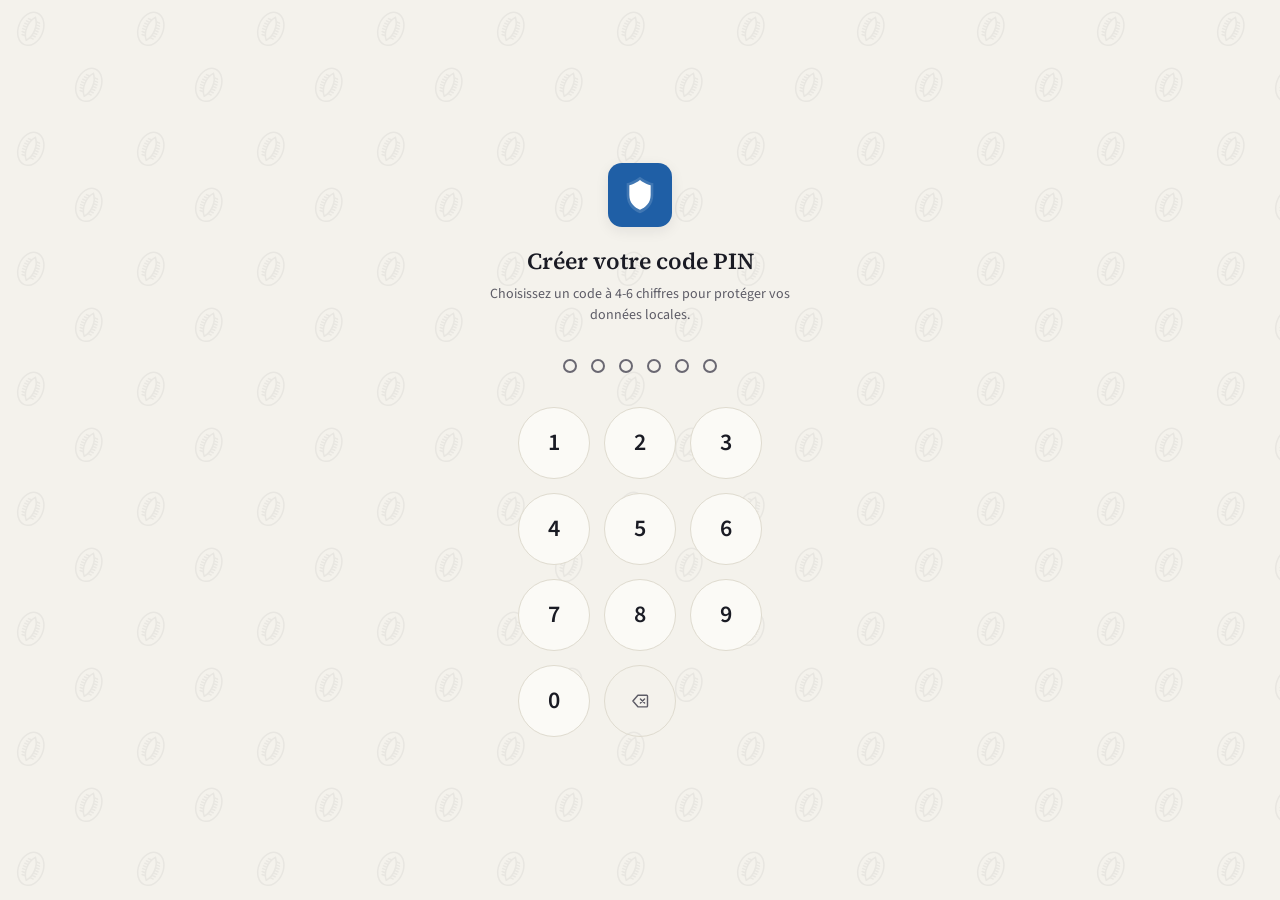
==== commit 714ae12f: "Refonte visuelle, lot 5 : sections repliables, contrastes, cibles tactiles, échelle typographique, é" ====
--- a/index.html
+++ b/index.html
@@ -52,7 +52,7 @@
       <svg viewBox="0 0 48 48" width="40" height="40"><path fill="currentColor" d="M24 2c8 6 16 8 16 8v14c0 12-8 19-16 22C16 43 8 36 8 24V10s8-2 16-8Z" opacity=".15"/><path fill="currentColor" d="M24 6c6.4 4.8 12.8 6.4 12.8 6.4V24c0 9.6-6.4 15.2-12.8 17.6C17.6 39.2 11.2 33.6 11.2 24V12.4S17.6 10.8 24 6Z"/><path fill="#fff" d="M22 26.5l-4.5-4.5-2.1 2.1L22 30.7l12.6-12.6-2.1-2.1z"/></svg>
     </div>
     <h1 class="lock-title">Choisissez votre langue / Choose your language</h1>
-    <div style="display:flex;flex-direction:column;gap:10px;width:100%;max-width:280px;margin-top:18px;">
+    <div style="display:flex;flex-direction:column;gap:10px;width:100%;max-width:280px;" class="mt-18">
       <button type="button" class="btn btn-primary btn-block" id="language-choice-fr">Français</button>
       <button type="button" class="btn btn-primary btn-block" id="language-choice-en">English</button>
     </div>
@@ -324,7 +324,7 @@
 
       <!-- WALLETS -->
       <section id="view-wallets" class="view" data-view="wallets" hidden>
-        <div class="hero-grid" style="margin-bottom:18px;">
+        <div class="hero-grid mb-18">
           <div class="hero-card hero-card-safe" id="hero-safe-to-spend">
             <div class="hero-card-label" data-i18n="Reste à vivre">Reste à vivre</div>
             <div class="hero-card-value">
@@ -342,7 +342,7 @@
           </div>
         </div>
 
-        <div class="chart-card" style="margin-bottom:18px;">
+        <div class="chart-card mb-18">
           <h3 data-i18n="Composition du patrimoine">Composition du patrimoine</h3>
           <div class="chart-canvas-wrap"><canvas id="chart-net-worth-composition"></canvas></div>
         </div>
@@ -478,9 +478,12 @@
           <button type="button" class="segmented-btn" data-value="income" data-i18n="Recette">Recette</button>
           <button type="button" class="segmented-btn" data-value="transfer" data-i18n="Transfert">Transfert</button>
         </div>
-        <div class="form-row" data-field="amountRow">
+        <div class="form-row amount-hero" data-field="amountRow">
           <label data-i18n="Montant">Montant</label>
-          <input type="number" step="0.01" min="0" name="amount" required inputmode="decimal" placeholder="0.00">
+          <div class="amount-hero-field">
+            <input type="number" step="0.01" min="0" name="amount" required inputmode="decimal" placeholder="0.00" autocomplete="off">
+            <span class="amount-hero-currency" id="qa-amount-currency"></span>
+          </div>
         </div>
         <div class="form-row">
           <label data-i18n="Portefeuille">Portefeuille</label>
@@ -495,12 +498,12 @@
           <select name="categoryId" required></select>
         </div>
         <div class="form-row" data-field="splitToggleRow">
-          <button type="button" id="qa-split-toggle" class="link-btn" style="font-size:13px;" data-i18n="Diviser en plusieurs catégories">Diviser en plusieurs catégories</button>
+          <button type="button" id="qa-split-toggle" class="link-btn fs-13" data-i18n="Diviser en plusieurs catégories">Diviser en plusieurs catégories</button>
         </div>
         <div data-field="splitRows" hidden>
           <div id="qa-split-list"></div>
           <button type="button" id="qa-split-add" class="btn btn-ghost" style="margin:4px 0 10px;" data-i18n="+ Ajouter une catégorie">+ Ajouter une catégorie</button>
-          <div id="qa-split-total" style="font-size:12.5px;color:var(--text-muted);margin-bottom:12px;" data-i18n="Total : 0.00">Total : 0.00</div>
+          <div id="qa-split-total" data-i18n="Total : 0.00" class="fs-13 c-muted mb-12">Total : 0.00</div>
         </div>
         <div class="form-row">
           <label data-i18n="Date">Date</label>
@@ -519,11 +522,11 @@
           <button type="button" id="qa-receipt-trigger" class="btn btn-ghost" data-i18n="Choisir un fichier">Choisir un fichier</button>
           <input type="file" id="qa-receipt-input" name="receipt" accept="image/*" capture="environment"
             style="position:absolute;width:1px;height:1px;padding:0;margin:-1px;overflow:hidden;clip:rect(0,0,0,0);white-space:nowrap;border:0;">
-          <div id="qa-receipt-preview" style="margin-top:8px;" hidden>
+          <div id="qa-receipt-preview" hidden class="mt-8">
             <img id="qa-receipt-preview-img" alt="Aperçu du justificatif" data-i18n-alt="Aperçu du justificatif" style="max-width:120px;max-height:120px;border-radius:8px;border:1px solid var(--border);display:block;">
-            <div style="display:flex;gap:14px;align-items:center;margin-top:6px;">
-              <button type="button" id="qa-receipt-scan" class="link-btn" style="font-size:12.5px;" data-i18n="Scanner le montant">Scanner le montant</button>
-              <button type="button" id="qa-receipt-remove" class="link-btn" style="font-size:12.5px;" data-i18n="Retirer le justificatif">Retirer le justificatif</button>
+            <div style="display:flex;gap:14px;align-items:center;" class="mt-6">
+              <button type="button" id="qa-receipt-scan" class="link-btn fs-13" data-i18n="Scanner le montant">Scanner le montant</button>
+              <button type="button" id="qa-receipt-remove" class="link-btn fs-13" data-i18n="Retirer le justificatif">Retirer le justificatif</button>
             </div>
           </div>
         </div>
--- a/css/styles.css
+++ b/css/styles.css
@@ -66,7 +66,7 @@
   --accent-soft: #e3ebf5;
   --on-accent: #ffffff;
   --gold: #c9a24a;
-  --pos: #1b7f4d;
+  --pos: #167342;
   --pos-soft: #e3f1e8;
   --neg: #b3382c;
   --neg-soft: #f8e6e2;
@@ -80,7 +80,7 @@
   --border: #dfdbcf;
   --text: #1a1b24;
   --text-muted: #5d5c66;
-  --text-faint: #75737c;
+  --text-faint: #6a6872;
   --hero-bg: #131a33;
 
   --radius-sm: 6px;
@@ -250,7 +250,7 @@
 .nav-item {
   display: flex; align-items: center; gap: 12px;
   padding: 11px 12px; border-radius: var(--radius-sm);
-  color: var(--text-muted); font-size: 14.5px; font-weight: 600;
+  color: var(--text-muted); font-size: 15px; font-weight: 600;
   text-align: left; width: 100%;
   transition: background .15s, color .15s;
 }
@@ -300,7 +300,7 @@
 .btn-danger { background: var(--neg-soft); color: var(--neg); }
 .btn-block { width: 100%; }
 
-.link-btn { color: var(--accent); font-weight: 600; font-size: 13.5px; }
+.link-btn { color: var(--accent); font-weight: 600; font-size: 14px; }
 .link-btn:hover { text-decoration: underline; }
 
 .view-root { flex: 1; padding: 24px 28px 100px; max-width: 1280px; width: 100%; margin: 0 auto; }
@@ -324,7 +324,7 @@
 .alert {
   display: flex; align-items: center; gap: 10px;
   padding: 12px 16px; border-radius: var(--radius-sm);
-  font-size: 13.5px; font-weight: 600;
+  font-size: 14px; font-weight: 600;
 }
 .alert-warn { background: var(--warn-soft); color: var(--warn-text); }
 .alert-danger { background: var(--neg-soft); color: var(--neg); }
@@ -377,7 +377,7 @@
 .hero-card-trend { font-size: 13px; color: var(--text-muted); }
 .hero-card-badge {
   display: inline-flex; align-items: center; gap: 4px; margin-top: 8px;
-  padding: 3px 9px; border-radius: 99px; font-size: 11.5px; font-weight: 600;
+  padding: 3px 9px; border-radius: 99px; font-size: 12px; font-weight: 600;
   background: var(--warn-soft); color: var(--warn-text);
 }
 .hero-card-safe .hero-card-badge { background: rgba(255, 255, 255, .16); color: #f3efe3; }
@@ -397,7 +397,7 @@
 }
 .summary-card-label { font-size: 13px; color: var(--text-muted); font-weight: 600; margin-bottom: 6px; }
 .summary-card-value { font-size: 21px; font-weight: 700; }
-.summary-card-trend { font-size: 11.5px; color: var(--text-faint); font-weight: 600; margin-top: 4px; }
+.summary-card-trend { font-size: 12px; color: var(--text-faint); font-weight: 600; margin-top: 4px; }
 .summary-card-trend.pos { color: var(--pos); }
 .summary-card-trend.neg { color: var(--neg); }
 
@@ -406,7 +406,7 @@
   background: var(--surface); border-radius: var(--radius-md);
   padding: 18px 20px; box-shadow: var(--shadow-sm); border: 1px solid var(--border);
 }
-.chart-card h3 { font-size: 14.5px; font-weight: 700; margin-bottom: 12px; }
+.chart-card h3 { font-size: 15px; font-weight: 700; margin-bottom: 12px; }
 .chart-card-wide { grid-column: span 1; }
 /* Chart.js (responsive + maintainAspectRatio:false) redimensionne le canvas pour
    remplir son parent immédiat : sans hauteur fixe ici, canvas et conteneur
@@ -422,7 +422,7 @@
   padding: 18px 20px; box-shadow: var(--shadow-sm); border: 1px solid var(--border);
 }
 .panel-header { display: flex; align-items: center; justify-content: space-between; margin-bottom: 10px; }
-.panel-header h3 { font-size: 14.5px; font-weight: 700; }
+.panel-header h3 { font-size: 15px; font-weight: 700; }
 
 .grid-cards { display: grid; grid-template-columns: repeat(auto-fill, minmax(260px, 1fr)); gap: 16px; }
 
@@ -440,11 +440,11 @@
 }
 .tx-main { flex: 1; min-width: 0; }
 .tx-title { font-weight: 600; font-size: 14px; }
-.tx-sub { font-size: 12.5px; color: var(--text-muted); }
+.tx-sub { font-size: 13px; color: var(--text-muted); }
 .tx-tags { display: flex; flex-wrap: wrap; gap: 4px; margin-top: 5px; }
-.tx-tags .badge { padding: 2px 8px; font-size: 10.5px; }
-.tx-amount { font-weight: 700; font-size: 14.5px; }
-.tx-empty { padding: 32px 0; text-align: center; color: var(--text-faint); font-size: 13.5px; }
+.tx-tags .badge { padding: 2px 8px; font-size: 11px; }
+.tx-amount { font-weight: 700; font-size: 15px; }
+.tx-empty { padding: 32px 0; text-align: center; color: var(--text-faint); font-size: 14px; }
 
 .filters-bar { display: flex; flex-wrap: wrap; gap: 8px; }
 .filters-bar select, .filters-bar input {
@@ -482,7 +482,7 @@
 
 /* ---------- Forms ---------- */
 .form-row { display: flex; flex-direction: column; gap: 6px; margin-bottom: 14px; }
-.form-row label { font-size: 12.5px; font-weight: 700; color: var(--text-muted); }
+.form-row label { font-size: 13px; font-weight: 700; color: var(--text-muted); }
 .form-row input, .form-row select, .form-row textarea {
   padding: 11px 13px; border-radius: var(--radius-sm); border: 1px solid var(--border);
   background: var(--surface-alt);
@@ -507,7 +507,7 @@
 }
 .bottom-nav-item {
   display: flex; flex-direction: column; align-items: center; gap: 3px;
-  color: var(--text-faint); font-size: 10.5px; font-weight: 700;
+  color: var(--text-faint); font-size: 11px; font-weight: 700;
   flex: 1; padding: 6px 0;
 }
 .bottom-nav-item.is-active { color: var(--accent); }
@@ -579,7 +579,7 @@
 .toast {
   background: var(--text); color: var(--bg);
   padding: 12px 18px; border-radius: var(--radius-sm);
-  font-size: 13.5px; font-weight: 600; box-shadow: var(--shadow-md);
+  font-size: 14px; font-weight: 600; box-shadow: var(--shadow-md);
   animation: slideUp .2s ease-out;
   display: flex; align-items: center; gap: 14px;
 }
@@ -604,7 +604,7 @@
 }
 .install-banner-body { flex: 1; min-width: 0; }
 .install-banner-title { font-weight: 700; font-size: 14px; margin-bottom: 3px; }
-.install-banner-text { font-size: 12.5px; color: var(--text-muted); line-height: 1.4; }
+.install-banner-text { font-size: 13px; color: var(--text-muted); line-height: 1.4; }
 .install-banner .btn { flex-shrink: 0; padding: 9px 14px; font-size: 13px; }
 .install-banner-close {
   position: absolute; top: 8px; right: 8px; width: 26px; height: 26px; border-radius: 50%;
@@ -642,14 +642,14 @@
 .card-actions .icon-btn { width: 32px; height: 32px; }
 .badge {
   display: inline-flex; align-items: center; gap: 4px;
-  padding: 3px 9px; border-radius: 99px; font-size: 11.5px; font-weight: 700;
+  padding: 3px 9px; border-radius: 99px; font-size: 12px; font-weight: 700;
   background: var(--surface-alt); color: var(--text-muted); border: 1px solid var(--border);
 }
 .badge-accent { background: var(--accent-soft); color: var(--accent); border-color: transparent; }
 .badge-pos { background: var(--pos-soft); color: var(--pos); border-color: transparent; }
 .badge-neg { background: var(--neg-soft); color: var(--neg); border-color: transparent; }
 .badge-warn { background: var(--warn-soft); color: var(--warn-text); border-color: transparent; }
-.empty-state { padding: 40px 20px; text-align: center; color: var(--text-faint); font-size: 13.5px; }
+.empty-state { padding: 40px 20px; text-align: center; color: var(--text-faint); font-size: 14px; }
 .card-title-row { display: flex; justify-content: space-between; align-items: flex-start; gap: 8px; margin-bottom: 10px; }
 .stat-row { display: flex; justify-content: space-between; font-size: 13px; padding: 6px 0; border-bottom: 1px dashed var(--border); }
 .stat-row:last-child { border-bottom: none; }
@@ -669,12 +669,12 @@
 /* flex:1 + min-width:0 + wrap garantit que chaque onglet reste entièrement
    visible et tapable quelle que soit la largeur d'écran (pas de scroll caché). */
 .tab-btn {
-  flex: 1 1 0; min-width: 0; padding: 10px 6px; font-size: 12.5px; font-weight: 700;
+  flex: 1 1 0; min-width: 0; padding: 10px 6px; font-size: 13px; font-weight: 700;
   color: var(--text-muted); border-bottom: 2px solid transparent; white-space: normal;
   text-align: center; line-height: 1.25; min-height: 44px;
 }
 .tab-btn.is-active { color: var(--accent); border-color: var(--accent); }
-@media (min-width: 640px) { .tab-btn { flex: 0 1 auto; padding: 10px 14px; font-size: 13.5px; white-space: nowrap; } }
+@media (min-width: 640px) { .tab-btn { flex: 0 1 auto; padding: 10px 14px; font-size: 14px; white-space: nowrap; } }
 
 /* Scrollbar (webkit) */
 ::-webkit-scrollbar { width: 8px; height: 8px; }
@@ -736,7 +736,7 @@
 .qa-tools .btn { display: inline-flex; align-items: center; gap: 6px; padding: 6px 12px; font-size: 13px; }
 .qa-tools .btn[hidden] { display: none; }
 .qa-tools .btn.is-listening { border-color: var(--neg); color: var(--neg); }
-.qa-voice-status { font-size: 12.5px; color: var(--text-muted); margin: -4px 0 10px; font-style: italic; }
+.qa-voice-status { font-size: 13px; color: var(--text-muted); margin: -4px 0 10px; font-style: italic; }
 .sms-row select { max-width: 100%; }
 
 /* Fiche par personne (Dettes & créances) */
@@ -769,7 +769,7 @@
 .ledger-label { color: var(--text-muted); }
 .ledger-dots { flex: 1; min-width: 12px; border-bottom: 1px dotted var(--text-faint); transform: translateY(-3px); opacity: .7; }
 .ledger-value { font-weight: 700; font-size: 15px; font-variant-numeric: tabular-nums; white-space: nowrap; }
-.ledger-sub { font-size: 11.5px; color: var(--text-faint); text-align: right; margin-top: 1px; }
+.ledger-sub { font-size: 12px; color: var(--text-faint); text-align: right; margin-top: 1px; }
 .ledger-sub.pos { color: var(--pos); }
 .ledger-sub.neg { color: var(--neg); }
 .ledger-total { margin-top: 10px; padding-top: 10px; border-top: 1px solid var(--border); }
@@ -783,7 +783,7 @@
 /* Rapports : barre de période commune + onglets, cartes de graphique à en-tête compact. */
 .report-period { display: flex; flex-wrap: wrap; gap: 4px 28px; align-items: center; margin-bottom: 8px; }
 .report-period-group { display: flex; align-items: center; gap: 4px; }
-.report-period-label { font-size: 12.5px; font-weight: 600; color: var(--text-muted); margin-right: 4px; }
+.report-period-label { font-size: 13px; font-weight: 600; color: var(--text-muted); margin-right: 4px; }
 .report-period-value { min-width: 96px; text-align: center; font-size: 14px; }
 .report-body { display: flex; flex-direction: column; gap: 16px; padding-top: 12px; }
 .report-links { display: flex; flex-wrap: wrap; gap: 6px 18px; margin-top: 14px; }
@@ -792,7 +792,7 @@
 .chart-card-head { display: flex; align-items: center; justify-content: space-between; flex-wrap: wrap; gap: 8px; margin-bottom: 4px; }
 .chart-card-head h3 { margin: 0; }
 .chart-card-controls { display: flex; align-items: center; gap: 10px; flex-wrap: wrap; }
-.chart-card-check { display: flex; align-items: center; gap: 4px; font-size: 12.5px; font-weight: 400; }
+.chart-card-check { display: flex; align-items: center; gap: 4px; font-size: 13px; font-weight: 400; }
 
 /* ==========================================================================
    Motif du cauri (le coquillage du logo) : en filigrane sur les écrans de verrouillage / de choix, et en
@@ -831,7 +831,135 @@
 .hero-card-value { font-weight: 600; font-variant-numeric: lining-nums tabular-nums; }
 .nav-item { font-weight: 600; font-size: 15px; }
 
+/* ==========================================================================
+   Lot 4 : montant en vedette dans la saisie express, menu « ⋯ » des cartes, barre du haut mobile.
+   ========================================================================== */
+/* Saisie express : le montant est le champ principal, grand et centré, devise à côté. */
+.modal-card .segmented { margin-bottom: 16px; }
+.amount-hero { align-items: center; margin-bottom: 18px; }
+.amount-hero label { text-transform: none; }
+.amount-hero-field { position: relative; width: 100%; }
+.form-row.amount-hero input {
+  width: 100%; text-align: center; font-family: var(--font-serif); font-size: 36px; font-weight: 600; line-height: 1.1;
+  padding: 16px 64px 16px 64px; font-variant-numeric: lining-nums tabular-nums;
+}
+.form-row.amount-hero input::placeholder { color: var(--text-faint); opacity: .6; }
+.amount-hero-currency {
+  position: absolute; right: 16px; top: 50%; transform: translateY(-50%);
+  font-size: 13px; font-weight: 700; color: var(--text-muted); pointer-events: none;
+}
+
+/* Cartes : une action visible + menu « ⋯ » (voir js/card-actions.js). */
+.summary-card .card-actions { position: relative; align-items: center; }
+.summary-card .card-actions .card-primary {
+  width: auto; height: 34px; padding: 0 12px; gap: 6px; border-radius: var(--radius-sm);
+  font-size: 13px; font-weight: 700; color: var(--accent); background: var(--accent-soft);
+}
+.summary-card .card-actions .card-primary:hover { background: var(--accent-soft); color: var(--accent-hover); }
+.card-menu {
+  position: absolute; top: calc(100% + 4px); right: 0; z-index: 40; min-width: 210px;
+  display: flex; flex-direction: column; padding: 6px;
+  background: var(--surface); border: 1px solid var(--border); border-radius: var(--radius-md); box-shadow: var(--shadow-md);
+}
+.card-menu[hidden] { display: none; }
+.card-menu .card-menu-item {
+  width: 100%; height: auto; min-height: 40px; padding: 8px 12px; border-radius: var(--radius-sm);
+  justify-content: flex-start; gap: 12px; font-size: 14px; font-weight: 600; color: var(--text); text-align: left;
+}
+.card-menu .card-menu-item:hover { background: var(--surface-alt); }
+.card-menu .card-menu-item.is-danger { color: var(--neg); }
+@media (max-width: 900px) {
+  .card-menu .card-menu-item { width: 100%; height: auto; min-height: 44px; }
+  /* Sur mobile le gros « + » de la barre du bas ouvre déjà la saisie express : pas de second bouton, plus de place pour le titre. */
+  #quick-add-btn { display: none; }
+  .summary-card .card-actions .card-primary { height: 40px; }
+  /* En-tête de vue : les actions secondaires sur une ligne, l'action principale en pleine largeur dessous. */
+  .view-header .btn-ghost { flex: 1 1 0; min-width: 0; padding: 10px 6px; font-size: 13px; white-space: normal; line-height: 1.2; }
+}
+
 /* Réponse à une question en langage naturel (recherche globale, voir nl-query.js) */
 .search-answer { background: var(--accent-soft); color: var(--text); border-radius: 12px; padding: 12px 14px; margin-bottom: 12px; }
-.search-answer-text { font-weight: 700; font-size: 14.5px; }
+.search-answer-text { font-weight: 700; font-size: 15px; }
 .search-answer-lines { margin: 8px 0 0; padding-left: 18px; font-size: 13px; color: var(--text-muted); }
+
+/* ==========================================================================
+   Lot 5 : panneaux repliables, cibles tactiles, état vide actionnable.
+   ========================================================================== */
+.panel[data-collapsible] > .panel-header { cursor: pointer; user-select: none; gap: 10px; }
+.panel[data-collapsible] > .panel-header h3 { flex: 1; }
+.panel[data-collapsible] > .panel-header:focus-visible { outline: 2px solid var(--accent); outline-offset: 2px; border-radius: var(--radius-sm); }
+.panel-chevron { display: flex; color: var(--text-faint); }
+.panel-chevron svg { transition: transform .15s; }
+.panel[data-collapsed="false"] > .panel-header .panel-chevron svg { transform: rotate(180deg); }
+.panel[data-collapsed="true"] > .panel-header { margin-bottom: 0; }
+.panel[data-collapsed="true"] > :not(.panel-header) { display: none !important; }
+.empty-action { margin-top: 14px; }
+
+/* Écrans tactiles : zones de toucher d'au moins ~40 px sans changer la mise en page (la zone invisible déborde). */
+@media (pointer: coarse) {
+  .link-btn { position: relative; }
+  .link-btn::after { content: ""; position: absolute; inset: -10px -8px; }
+  input[type="checkbox"], input[type="radio"] { width: 22px; height: 22px; }
+  .tx-select { width: 22px !important; height: 22px !important; }
+  .segmented-btn { min-height: 40px; }
+}
+
+/* ---- Utilitaires (issus des styles en ligne) ---- */
+/* !important : un style en ligne l'emportait déjà sur toute règle de composant, les classes gardent cette priorité. */
+.mt-4 { margin-top: 4px !important; }
+.mt-6 { margin-top: 6px !important; }
+.mt-8 { margin-top: 8px !important; }
+.mt-10 { margin-top: 10px !important; }
+.mt-12 { margin-top: 12px !important; }
+.mt-14 { margin-top: 14px !important; }
+.mt-16 { margin-top: 16px !important; }
+.mt-18 { margin-top: 18px !important; }
+.mt-20 { margin-top: 20px !important; }
+.mt-24 { margin-top: 24px !important; }
+.mb-4 { margin-bottom: 4px !important; }
+.mb-6 { margin-bottom: 6px !important; }
+.mb-8 { margin-bottom: 8px !important; }
+.mb-10 { margin-bottom: 10px !important; }
+.mb-12 { margin-bottom: 12px !important; }
+.mb-14 { margin-bottom: 14px !important; }
+.mb-16 { margin-bottom: 16px !important; }
+.mb-18 { margin-bottom: 18px !important; }
+.mb-20 { margin-bottom: 20px !important; }
+.mb-24 { margin-bottom: 24px !important; }
+.ml-4 { margin-left: 4px !important; }
+.ml-6 { margin-left: 6px !important; }
+.ml-8 { margin-left: 8px !important; }
+.ml-10 { margin-left: 10px !important; }
+.ml-12 { margin-left: 12px !important; }
+.ml-14 { margin-left: 14px !important; }
+.ml-16 { margin-left: 16px !important; }
+.ml-18 { margin-left: 18px !important; }
+.ml-20 { margin-left: 20px !important; }
+.ml-24 { margin-left: 24px !important; }
+.mr-4 { margin-right: 4px !important; }
+.mr-6 { margin-right: 6px !important; }
+.mr-8 { margin-right: 8px !important; }
+.mr-10 { margin-right: 10px !important; }
+.mr-12 { margin-right: 12px !important; }
+.mr-14 { margin-right: 14px !important; }
+.mr-16 { margin-right: 16px !important; }
+.mr-18 { margin-right: 18px !important; }
+.mr-20 { margin-right: 20px !important; }
+.mr-24 { margin-right: 24px !important; }
+.m-0 { margin: 0 !important; }
+.fs-11 { font-size: 11px !important; }
+.fs-12 { font-size: 12px !important; }
+.fs-13 { font-size: 13px !important; }
+.fs-14 { font-size: 14px !important; }
+.fs-15 { font-size: 15px !important; }
+.fs-16 { font-size: 16px !important; }
+.fs-18 { font-size: 18px !important; }
+.c-muted { color: var(--text-muted) !important; }
+.c-faint { color: var(--text-faint) !important; }
+.c-neg { color: var(--neg) !important; }
+.c-pos { color: var(--pos) !important; }
+.ta-center { text-align: center !important; }
+.ta-right { text-align: right !important; }
+.fw-600 { font-weight: 600 !important; }
+.fw-700 { font-weight: 700 !important; }
+/* ---- Fin des utilitaires ---- */
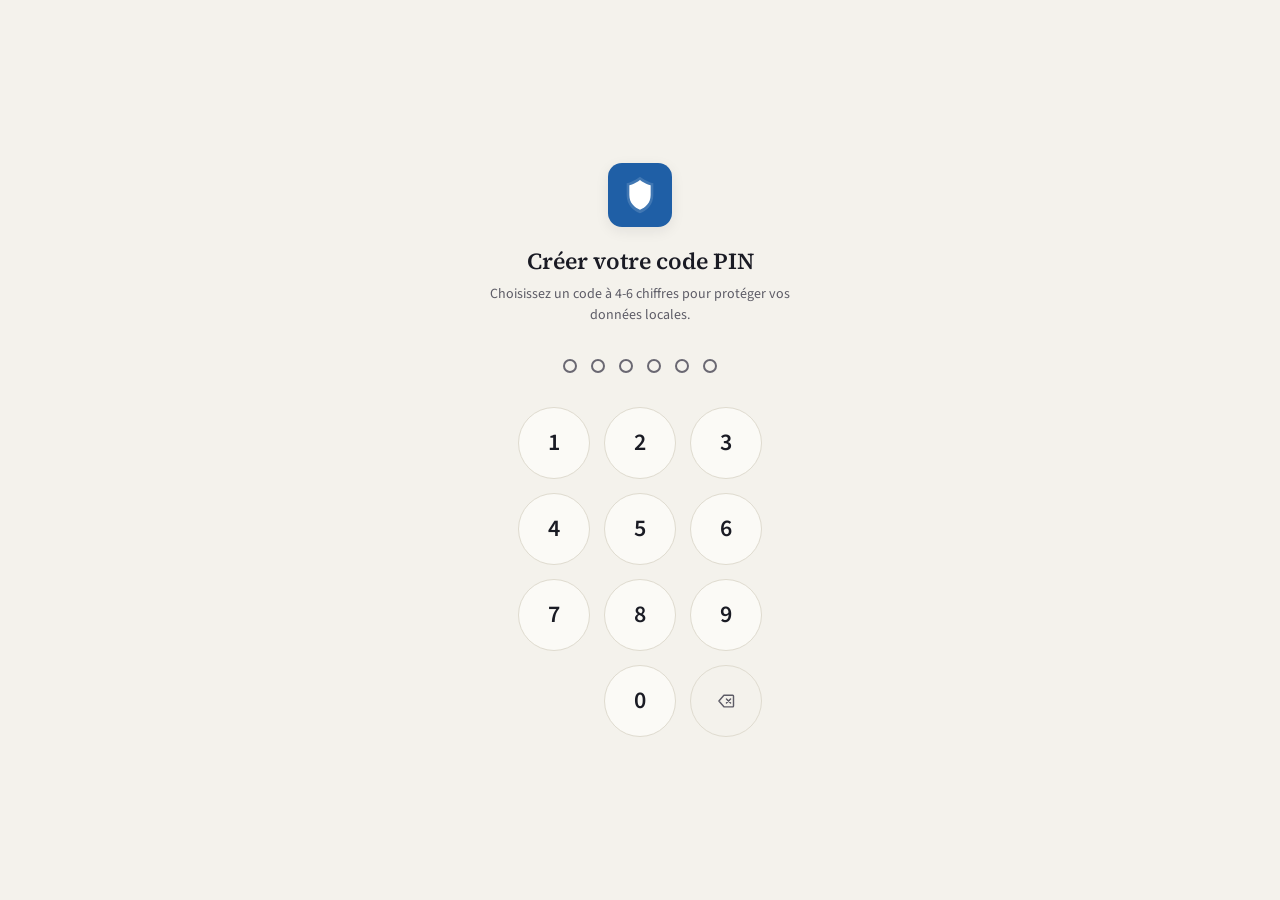
==== commit 49417287: "Audit calculs, liaisons et sécurité : reste à vivre, intégrité des données, PIN, sauvegarde cloud Ca" ====
--- a/index.html
+++ b/index.html
@@ -21,7 +21,7 @@
      Identity Services contourne ce pont entièrement. frame-ancestors est volontairement absent :
      cette directive n'a aucun effet via <meta> (elle exige un en-tête HTTP, hors de portée d'un
      site 100% statique sur GitHub Pages). -->
-<meta http-equiv="Content-Security-Policy" content="default-src 'self'; script-src 'self' https://www.gstatic.com https://apis.google.com https://www.googleapis.com https://accounts.google.com; style-src 'self' 'unsafe-inline'; img-src 'self' blob: data:; font-src 'self'; connect-src 'self' data: https://open.er-api.com https://firestore.googleapis.com https://identitytoolkit.googleapis.com https://securetoken.googleapis.com https://*.firebaseio.com wss://*.firebaseio.com https://accounts.google.com; frame-src https://accounts.google.com; worker-src 'self' blob:; object-src 'none'; base-uri 'self'; form-action 'self';">
+<meta http-equiv="Content-Security-Policy" content="default-src 'self'; script-src 'self' https://www.gstatic.com https://apis.google.com https://www.googleapis.com https://accounts.google.com; style-src 'self' 'unsafe-inline'; img-src 'self' blob: data:; font-src 'self'; connect-src 'self' data: https://open.er-api.com https://firestore.googleapis.com https://identitytoolkit.googleapis.com https://securetoken.googleapis.com https://*.firebaseio.com wss://*.firebaseio.com https://accounts.google.com; frame-src https://accounts.google.com https://geofinance-backup.firebaseapp.com; worker-src 'self' blob:; object-src 'none'; base-uri 'self'; form-action 'self';">
 <meta name="viewport" content="width=device-width, initial-scale=1, viewport-fit=cover">
 <meta name="description" content="GeoFinance System — gestion complète de vos finances personnelles, 100% locale et hors-ligne.">
 <meta name="theme-color" content="#0D0E1C" media="(prefers-color-scheme: dark)">
--- a/css/styles.css
+++ b/css/styles.css
@@ -220,6 +220,8 @@
 .pin-key:active { transform: scale(.92); background: var(--accent-soft); }
 .pin-key-ghost { background: transparent; box-shadow: none; color: var(--text-muted); }
 .pin-key-ghost:active { background: var(--surface-alt); }
+/* Masqué mais présent dans la grille : le « 0 » reste centré sous le « 8 ». */
+.pin-keypad .pin-key[hidden] { display: flex !important; visibility: hidden; }
 
 /* ==========================================================================
    APP SHELL
@@ -623,8 +625,6 @@
   .demo-mode-banner { padding: 12px 16px 0; }
   .hero-grid { grid-template-columns: 1fr; }
   .summary-grid { grid-template-columns: 1fr 1fr; }
-  .charts-grid { grid-template-columns: 1fr; }
-  .dashboard-panels-grid { grid-template-columns: 1fr; }
   /* Cibles tactiles agrandies (min. ~40-44px recommandé) et espacement accru
      pour éviter les appuis sur le mauvais bouton. */
   .card-actions { gap: 6px; }
@@ -776,8 +776,10 @@
 .ledger-block { margin-top: 14px; padding-top: 4px; border-top: 1px solid var(--border); }
 .ledger-block .link-btn { margin-top: 8px; }
 @media (max-width: 900px) {
-  .dash-top { grid-template-columns: 1fr; }
   .dash-top .hero-card-value { font-size: 34px; }
+}
+@media (max-width: 699px) {
+  .dash-top, .charts-grid, .dashboard-panels-grid { grid-template-columns: 1fr; }
 }
 
 /* Rapports : barre de période commune + onglets, cartes de graphique à en-tête compact. */
@@ -803,13 +805,13 @@
   --cauri-tile: url("data:image/svg+xml,%3Csvg xmlns='http://www.w3.org/2000/svg' viewBox='0 0 120 120'%3E%3Cg fill='none' stroke='black' stroke-width='1.6' stroke-linecap='round'%3E%3Cg transform='translate(8 6) scale(.95)'%3E%3Cg transform='rotate(22 24 24)'%3E%3Cellipse cx='24' cy='24' rx='13' ry='18'/%3E%3Cpath d='M24 11 C18.2 18 18.2 30 24 37 C29.8 30 29.8 18 24 11Z'/%3E%3Cpath d='M20.7 15 L17.7 15 M27.3 15 L30.3 15 M19.6 18 L16.6 18 M28.4 18 L31.4 18 M19 21 L16 21 M29 21 L32 21 M18.8 24 L15.8 24 M29.2 24 L32.2 24 M19 27 L16 27 M29 27 L32 27 M19.6 30 L16.6 30 M28.4 30 L31.4 30 M20.7 33 L17.7 33 M27.3 33 L30.3 33'/%3E%3C/g%3E%3C/g%3E%3Cg transform='translate(66 62) scale(.95) rotate(180 24 24)'%3E%3Cg transform='rotate(22 24 24)'%3E%3Cellipse cx='24' cy='24' rx='13' ry='18'/%3E%3Cpath d='M24 11 C18.2 18 18.2 30 24 37 C29.8 30 29.8 18 24 11Z'/%3E%3Cpath d='M20.7 15 L17.7 15 M27.3 15 L30.3 15 M19.6 18 L16.6 18 M28.4 18 L31.4 18 M19 21 L16 21 M29 21 L32 21 M18.8 24 L15.8 24 M29.2 24 L32.2 24 M19 27 L16 27 M29 27 L32 27 M19.6 30 L16.6 30 M28.4 30 L31.4 30 M20.7 33 L17.7 33 M27.3 33 L30.3 33'/%3E%3C/g%3E%3C/g%3E%3C/g%3E%3C/svg%3E");
 }
 .lock-screen { overflow: hidden; }
-.lock-screen::before {
+html.brand-cowrie .lock-screen::before {
   content: ""; position: absolute; inset: 0; pointer-events: none;
   background: var(--text); opacity: .05;
   -webkit-mask: var(--cauri-tile) 0 0 / 120px 120px repeat; mask: var(--cauri-tile) 0 0 / 120px 120px repeat;
 }
 .lock-card { position: relative; z-index: 1; }
-.empty-state::before, .tx-empty::before {
+html.brand-cowrie .empty-state::before, html.brand-cowrie .tx-empty::before {
   content: ""; display: block; width: 38px; height: 38px; margin: 0 auto 10px;
   background: var(--text-faint); opacity: .6;
   -webkit-mask: var(--cauri-glyph) center / contain no-repeat; mask: var(--cauri-glyph) center / contain no-repeat;
@@ -819,11 +821,11 @@
    Typographie : serif pour les titres et les gros montants, sans-serif pour tout le reste.
    ========================================================================== */
 body { font-size: 16px; line-height: 1.45; }
-.page-title, .panel-header h3, .chart-card h3, .view-header h2, .modal-header h3, .lock-title, .sidebar-brand, .hero-card-value {
+.page-title, .panel-header h3, .panel > h3, .chart-card h3, .view-header h2, .modal-header h3, .lock-title, .sidebar-brand, .hero-card-value {
   font-family: var(--font-serif);
 }
 .page-title { font-size: 21px; font-weight: 600; }
-.panel-header h3, .chart-card h3 { font-size: 16px; font-weight: 600; }
+.panel-header h3, .panel > h3, .chart-card h3 { font-size: 16px; font-weight: 600; }
 .view-header h2 { font-weight: 600; }
 .modal-header h3 { font-weight: 600; font-size: 18px; }
 .lock-title { font-weight: 600; font-size: 23px; }
@@ -902,6 +904,15 @@
   input[type="checkbox"], input[type="radio"] { width: 22px; height: 22px; }
   .tx-select { width: 22px !important; height: 22px !important; }
   .segmented-btn { min-height: 40px; }
+}
+
+/* ==========================================================================
+   Retouches : écran d'activation bilingue, animations réduites.
+   ========================================================================== */
+.lock-title-alt { font-size: 14px; font-weight: 600; color: var(--text-muted); margin-top: -2px; }
+.lock-subtitle-alt { font-size: 12px; margin-top: -4px; opacity: .85; }
+@media (prefers-reduced-motion: reduce) {
+  *, *::before, *::after { animation-duration: .01ms !important; animation-iteration-count: 1 !important; transition-duration: .01ms !important; scroll-behavior: auto !important; }
 }
 
 /* ---- Utilitaires (issus des styles en ligne) ---- */
@@ -963,3 +974,8 @@
 .fw-600 { font-weight: 600 !important; }
 .fw-700 { font-weight: 700 !important; }
 /* ---- Fin des utilitaires ---- */
+
+/* Confirmation sécurisée (PIN / texte à recopier) */
+.confirm-secure { margin-bottom: 4px; }
+.confirm-phrase { margin: 0; padding: 8px 10px; border: 1px dashed var(--border); border-radius: var(--radius-sm, 6px); font-weight: 800; letter-spacing: .04em; user-select: all; }
+.confirm-error { margin: 0 0 8px; font-size: 13px; font-weight: 700; }
